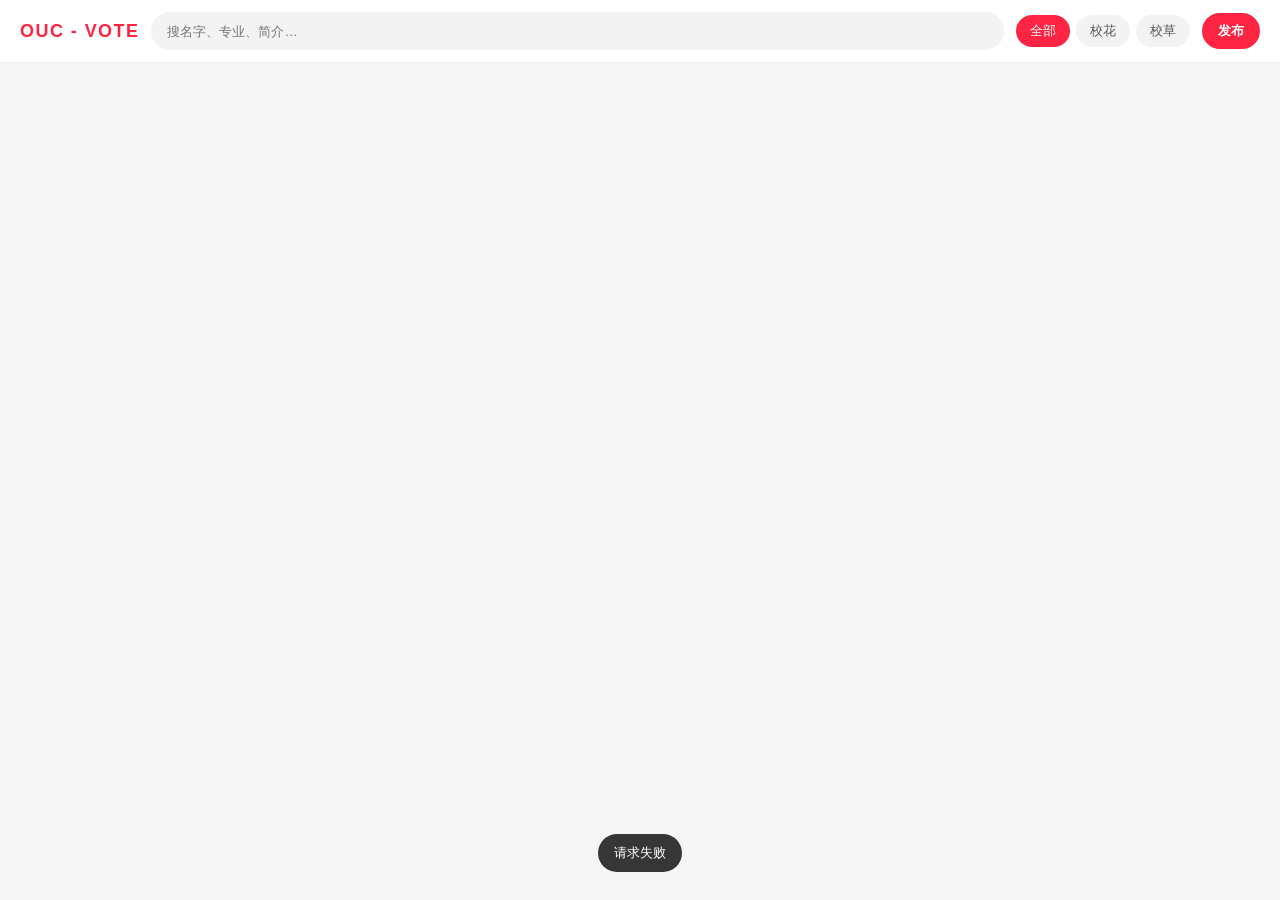
==== src/main/resources/static/index.html @ 7b060793 "评论和基本功能" ====
<!DOCTYPE html>
<html lang="zh-CN">
<head>
  <meta charset="UTF-8" />
  <meta name="viewport" content="width=device-width, initial-scale=1.0, viewport-fit=cover" />
  <title>OUC · 校花校草墙</title>
  <link rel="stylesheet" href="./css/app.css" />
</head>
<body>
  <header class="topbar">
    <a class="logo" href="#/">OUC - VOTE</a>
    <div class="search-wrap">
      <input id="searchInput" type="search" placeholder="搜名字、专业、简介…" autocomplete="off" />
    </div>
    <nav class="tabs" aria-label="筛选">
      <button class="tab is-active" data-sex="">全部</button>
      <button class="tab" data-sex="0">校花</button>
      <button class="tab" data-sex="1">校草</button>
    </nav>
    <button class="btn-publish" id="openPublish" type="button">发布</button>
  </header>

  <main class="page">
    <section id="feedView" class="feed-view">
      <div id="masonry" class="masonry"></div>
      <div id="feedEmpty" class="empty hidden">还没有人上墙，来发布第一张 snap 吧</div>
      <div id="feedSentinel" class="sentinel"></div>
      <p id="feedEnd" class="feed-end hidden">已经到底啦</p>
    </section>
  </main>

  <button class="fab" id="fabPublish" type="button" aria-label="发布">+</button>

  <div id="detailOverlay" class="overlay hidden" role="dialog" aria-modal="true">
    <button class="overlay-close" id="closeDetail" type="button" aria-label="关闭">×</button>
    <article class="detail-sheet">
      <div class="detail-media">
        <img id="detailImage" alt="" />
      </div>
      <div class="detail-side">
        <header class="detail-head">
          <div class="avatar" id="detailAvatar"></div>
          <div>
            <h2 id="detailName"></h2>
            <p class="meta" id="detailMeta"></p>
          </div>
          <span class="badge" id="detailBadge"></span>
        </header>
        <p class="detail-desc" id="detailDesc"></p>
        <div class="contact" id="detailContact"></div>
        <section class="comments">
          <h3>评论 <span id="commentCount">0</span></h3>
          <ul id="commentList" class="comment-list"></ul>
          <p id="commentEmpty" class="empty-mini hidden">还没有评论，来抢沙发</p>
        </section>
        <div id="replyBar" class="reply-bar hidden">
          <span id="replyHint">回复</span>
          <button type="button" id="cancelReply">取消</button>
        </div>
        <form id="commentForm" class="composer">
          <input id="commentNick" type="text" maxlength="20" placeholder="昵称" required />
          <input id="commentContent" type="text" maxlength="200" placeholder="说点好听的…" required />
          <button type="submit" id="commentSubmit">发送</button>
        </form>
      </div>
    </article>
  </div>

  <div id="publishOverlay" class="overlay hidden" role="dialog" aria-modal="true">
    <button class="overlay-close" id="closePublish" type="button" aria-label="关闭">×</button>
    <form id="publishForm" class="publish-sheet">
      <h2>上传校花 / 校草</h2>
      <label class="cover-picker">
        <input id="avatorInput" name="avator" type="file" accept="image/*" required />
        <img id="coverPreview" alt="" class="hidden" />
        <span id="coverHint">点击上传照片</span>
      </label>
      <div class="grid-2">
        <label>昵称<input name="name" maxlength="20" required placeholder="上墙显示的名字" /></label>
        <label>年龄<input name="age" type="number" min="16" max="40" required placeholder="18" /></label>
      </div>
      <div class="grid-2">
        <label>身份
          <select name="sex" required>
            <option value="0">校花</option>
            <option value="1">校草</option>
          </select>
        </label>
        <label>专业<input name="major" maxlength="30" required placeholder="例如 计算机" /></label>
      </div>
      <div class="grid-2">
        <label>QQ<input name="qq" maxlength="20" placeholder="选填" /></label>
        <label>微信<input name="wx" maxlength="40" placeholder="选填" /></label>
      </div>
      <label>简介<textarea name="desc" maxlength="300" placeholder="一句话介绍 TA"></textarea></label>
      <p id="publishError" class="form-error hidden"></p>
      <button class="btn-submit" type="submit">发布到校园墙</button>
    </form>
  </div>

  <div id="toast" class="toast hidden"></div>
  <script src="./js/oss-image-cache.js"></script>
  <script src="./js/api.js"></script>
  <script src="./js/app.js"></script>
</body>
</html>
---- src/main/resources/static/css/app.css ----
:root {
  --red: #ff2442;
  --red-soft: #fff1f3;
  --ink: #1f1f1f;
  --muted: #8a8a8a;
  --line: #f0f0f0;
  --bg: #f6f6f6;
  --card: #fff;
  --shadow: 0 10px 40px rgba(0, 0, 0, 0.12);
  --radius: 16px;
}

* { box-sizing: border-box; }
html, body { margin: 0; min-height: 100%; }
body {
  font-family: "PingFang SC", "Microsoft YaHei", "Noto Sans SC", sans-serif;
  color: var(--ink);
  background: var(--bg);
}

.hidden { display: none !important; }

.topbar {
  position: sticky;
  top: 0;
  z-index: 20;
  display: grid;
  grid-template-columns: auto 1fr auto auto;
  gap: 12px;
  align-items: center;
  padding: 12px 20px;
  background: rgba(255, 255, 255, 0.92);
  backdrop-filter: blur(16px);
  border-bottom: 1px solid var(--line);
}

.logo {
  font-weight: 800;
  letter-spacing: 0.08em;
  color: var(--red);
  text-decoration: none;
  font-size: 18px;
}

.search-wrap input {
  width: 100%;
  height: 38px;
  border: 0;
  border-radius: 999px;
  background: #f3f3f3;
  padding: 0 16px;
  outline: none;
}

.tabs { display: flex; gap: 6px; }
.tab {
  border: 0;
  background: #f3f3f3;
  height: 32px;
  padding: 0 14px;
  border-radius: 999px;
  cursor: pointer;
  color: #555;
}
.tab.is-active { background: var(--red); color: #fff; }

.btn-publish {
  height: 36px;
  padding: 0 16px;
  border: 0;
  border-radius: 999px;
  background: var(--red);
  color: #fff;
  cursor: pointer;
  font-weight: 600;
}

.page { max-width: 1280px; margin: 0 auto; padding: 16px 16px 80px; }

.masonry {
  column-count: 5;
  column-gap: 12px;
}

.card {
  break-inside: avoid;
  margin-bottom: 12px;
  background: var(--card);
  border-radius: var(--radius);
  overflow: hidden;
  cursor: pointer;
  box-shadow: 0 1px 8px rgba(0, 0, 0, 0.04);
}
.card img {
  width: 100%;
  display: block;
  background: #eee;
}
.card-body { padding: 10px 12px 12px; }
.card-desc {
  margin: 0 0 8px;
  font-size: 14px;
  line-height: 1.45;
  display: -webkit-box;
  -webkit-line-clamp: 2;
  -webkit-box-orient: vertical;
  overflow: hidden;
}
.card-foot {
  display: flex;
  align-items: center;
  gap: 8px;
  color: var(--muted);
  font-size: 12px;
}
.dot {
  width: 22px;
  height: 22px;
  border-radius: 50%;
  display: grid;
  place-items: center;
  color: #fff;
  font-size: 11px;
  background: linear-gradient(135deg, #ff8a9b, var(--red));
}

.empty, .feed-end, .empty-mini {
  text-align: center;
  color: var(--muted);
  padding: 40px 12px;
}
.empty-mini { padding: 12px; font-size: 13px; }
.sentinel { height: 1px; }

.fab {
  position: fixed;
  right: 22px;
  bottom: 22px;
  width: 56px;
  height: 56px;
  border: 0;
  border-radius: 50%;
  background: var(--red);
  color: #fff;
  font-size: 32px;
  line-height: 1;
  cursor: pointer;
  box-shadow: var(--shadow);
  display: none;
}

.overlay {
  position: fixed;
  inset: 0;
  z-index: 40;
  background: rgba(0, 0, 0, 0.55);
  display: grid;
  place-items: center;
  padding: 24px;
}
.overlay-close {
  position: absolute;
  top: 16px;
  right: 20px;
  width: 40px;
  height: 40px;
  border: 0;
  border-radius: 50%;
  background: rgba(255, 255, 255, 0.2);
  color: #fff;
  font-size: 28px;
  cursor: pointer;
}

.detail-sheet {
  width: min(1080px, 100%);
  height: min(86vh, 760px);
  background: #fff;
  border-radius: 20px;
  overflow: hidden;
  display: grid;
  grid-template-columns: 1.15fr 0.85fr;
  box-shadow: var(--shadow);
}
.detail-media {
  background: #111;
  display: grid;
  place-items: center;
}
.detail-media img {
  max-width: 100%;
  max-height: 100%;
  object-fit: contain;
}
.detail-side {
  display: flex;
  flex-direction: column;
  min-height: 0;
}
.detail-head {
  display: grid;
  grid-template-columns: auto 1fr auto;
  gap: 10px;
  align-items: center;
  padding: 18px 18px 8px;
}
.detail-head h2 { margin: 0; font-size: 18px; }
.meta { margin: 4px 0 0; color: var(--muted); font-size: 12px; }
.avatar {
  width: 40px;
  height: 40px;
  border-radius: 50%;
  background: linear-gradient(135deg, #ff8a9b, var(--red));
  color: #fff;
  display: grid;
  place-items: center;
  font-weight: 700;
}
.badge {
  background: var(--red-soft);
  color: var(--red);
  border-radius: 999px;
  padding: 4px 10px;
  font-size: 12px;
}
.detail-desc {
  margin: 0;
  padding: 8px 18px 12px;
  line-height: 1.65;
  font-size: 14px;
  white-space: pre-wrap;
}
.contact {
  padding: 0 18px 12px;
  color: #666;
  font-size: 13px;
}
.comments {
  flex: 1;
  min-height: 0;
  overflow: auto;
  border-top: 1px solid var(--line);
  padding: 12px 18px 8px;
}
.comments h3 { margin: 0 0 10px; font-size: 14px; }
.comment-list { list-style: none; margin: 0; padding: 0; }
.comment-item {
  padding: 10px 0;
  border-bottom: 1px solid #f5f5f5;
}
.comment-item:last-child { border-bottom: 0; }
.comment-main { display: grid; gap: 4px; }
.comment-item strong { font-size: 13px; }
.comment-item p { margin: 0; font-size: 13px; line-height: 1.5; word-break: break-word; }
.comment-meta {
  display: flex;
  align-items: center;
  gap: 12px;
  color: var(--muted);
  font-size: 11px;
}
.comment-meta button {
  border: 0;
  background: transparent;
  color: #666;
  cursor: pointer;
  padding: 0;
  font-size: 11px;
}
.comment-meta button:hover { color: var(--red); }
.child-list {
  list-style: none;
  margin: 8px 0 0;
  padding: 8px 10px;
  background: #f7f7f7;
  border-radius: 10px;
  display: grid;
  gap: 8px;
}
.child-item p { margin: 2px 0 0; font-size: 12px; }
.child-item strong { font-size: 12px; }
.reply-bar {
  display: flex;
  justify-content: space-between;
  align-items: center;
  padding: 8px 18px 0;
  color: #666;
  font-size: 12px;
  border-top: 1px solid var(--line);
}
.reply-bar button {
  border: 0;
  background: transparent;
  color: var(--red);
  cursor: pointer;
}

.composer {
  display: grid;
  grid-template-columns: 88px 1fr auto;
  gap: 8px;
  padding: 12px 18px 16px;
  border-top: 1px solid var(--line);
}
.reply-bar:not(.hidden) + .composer { border-top: 0; }
.composer input, .publish-sheet input, .publish-sheet select, .publish-sheet textarea {
  width: 100%;
  border: 1px solid #eee;
  border-radius: 10px;
  padding: 10px 12px;
  font: inherit;
  outline: none;
}
.composer button, .btn-submit {
  border: 0;
  background: var(--red);
  color: #fff;
  border-radius: 10px;
  padding: 0 16px;
  cursor: pointer;
  font-weight: 600;
}

.publish-sheet {
  width: min(520px, 100%);
  background: #fff;
  border-radius: 20px;
  padding: 22px;
  display: grid;
  gap: 12px;
}
.publish-sheet h2 { margin: 0; }
.cover-picker {
  height: 180px;
  border: 1px dashed #ddd;
  border-radius: 14px;
  display: grid;
  place-items: center;
  cursor: pointer;
  overflow: hidden;
  background: #fafafa;
  position: relative;
}
.cover-picker input { display: none; }
.cover-picker img { width: 100%; height: 100%; object-fit: cover; }
.grid-2 { display: grid; grid-template-columns: 1fr 1fr; gap: 10px; }
.publish-sheet label { display: grid; gap: 6px; font-size: 13px; color: #666; }
.form-error { color: var(--red); margin: 0; font-size: 13px; }
.btn-submit { height: 42px; }

.toast {
  position: fixed;
  left: 50%;
  bottom: 28px;
  transform: translateX(-50%);
  background: rgba(0, 0, 0, 0.78);
  color: #fff;
  padding: 10px 16px;
  border-radius: 999px;
  z-index: 60;
  font-size: 13px;
}

@media (max-width: 1200px) { .masonry { column-count: 4; } }
@media (max-width: 900px) {
  .masonry { column-count: 3; }
  .topbar { grid-template-columns: auto 1fr auto; }
  .btn-publish { display: none; }
  .fab { display: block; }
  .detail-sheet { grid-template-columns: 1fr; height: min(92vh, 900px); overflow: auto; }
  .detail-media { min-height: 280px; }
}
@media (max-width: 640px) {
  .masonry { column-count: 2; }
  .topbar { grid-template-columns: 1fr; }
  .logo { display: none; }
  .composer { grid-template-columns: 1fr; }
}
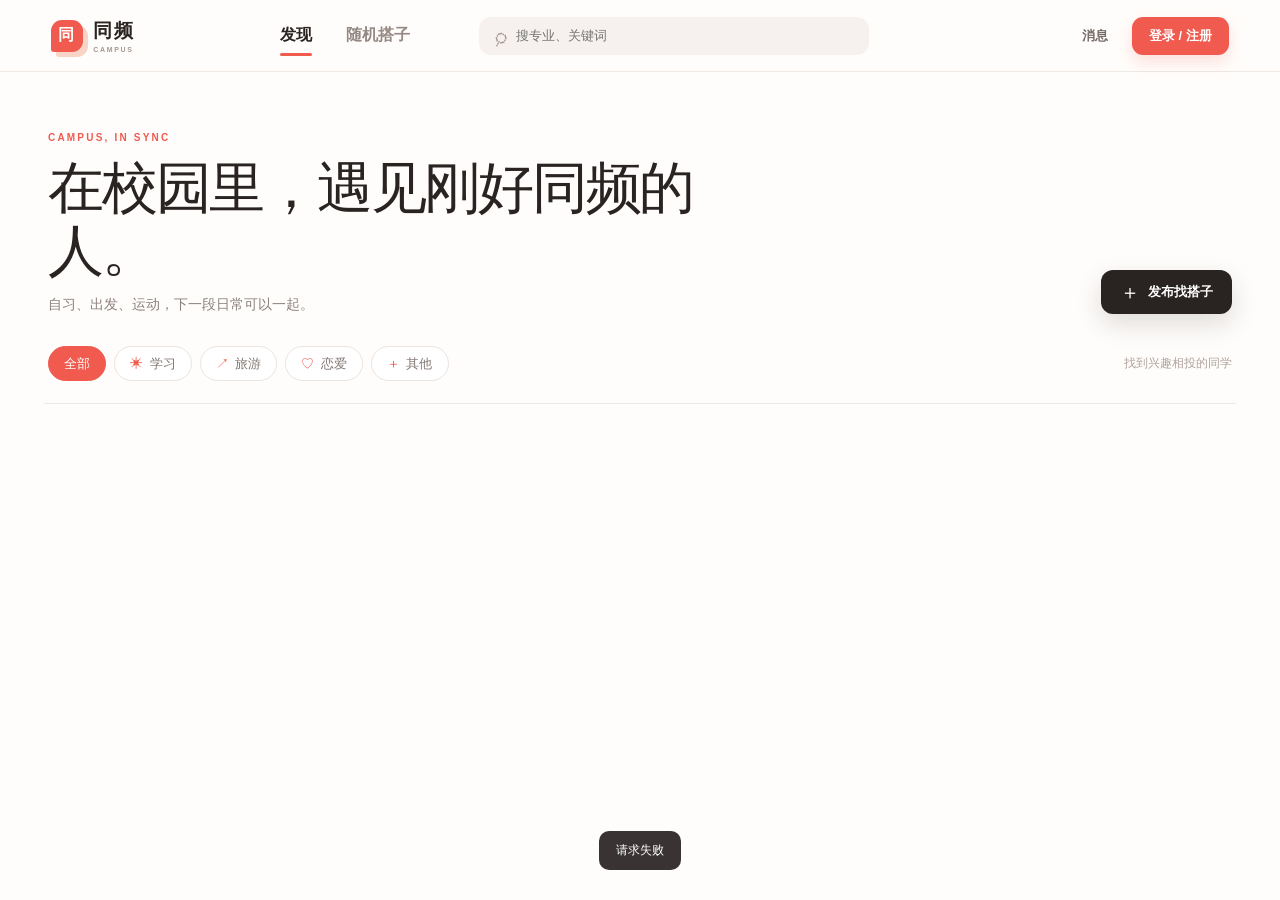
==== commit 043cfef2: "添加用户模块， 重构项目， 变成找搭子项目，添加私聊功能" ====
--- a/src/main/resources/static/index.html
+++ b/src/main/resources/static/index.html
@@ -1,106 +1,33 @@
 <!DOCTYPE html>
 <html lang="zh-CN">
 <head>
-  <meta charset="UTF-8" />
-  <meta name="viewport" content="width=device-width, initial-scale=1.0, viewport-fit=cover" />
-  <title>OUC · 校花校草墙</title>
-  <link rel="stylesheet" href="./css/app.css" />
+  <meta charset="UTF-8" /><meta name="viewport" content="width=device-width, initial-scale=1.0, viewport-fit=cover" /><meta name="theme-color" content="#fffaf8" />
+  <title>同频 Campus · 校内找搭子</title><link rel="stylesheet" href="./css/app.css" />
 </head>
 <body>
   <header class="topbar">
-    <a class="logo" href="#/">OUC - VOTE</a>
-    <div class="search-wrap">
-      <input id="searchInput" type="search" placeholder="搜名字、专业、简介…" autocomplete="off" />
-    </div>
-    <nav class="tabs" aria-label="筛选">
-      <button class="tab is-active" data-sex="">全部</button>
-      <button class="tab" data-sex="0">校花</button>
-      <button class="tab" data-sex="1">校草</button>
-    </nav>
-    <button class="btn-publish" id="openPublish" type="button">发布</button>
+    <a class="brand" href="#/feed" aria-label="同频首页"><span class="brand-mark">同</span><span>同频<span class="brand-en">CAMPUS</span></span></a>
+    <nav class="main-nav" aria-label="主导航"><button class="nav-link is-active" data-view="feed">发现</button><button class="nav-link" data-view="draw">随机搭子</button></nav>
+    <label class="search-box"><span aria-hidden="true">⌕</span><input id="searchInput" type="search" placeholder="搜专业、关键词" autocomplete="off" /></label>
+    <div class="top-actions"><button class="quiet-action" id="inboxButton" type="button" aria-label="消息">消息 <span class="inbox-dot hidden" id="inboxDot"></span></button><button class="login-button" id="loginButton" type="button">登录 / 注册</button><button class="user-chip hidden" id="userChip" type="button"><span class="mini-avatar" id="userAvatar">同</span><span id="userNameLabel">个人主页</span></button></div>
   </header>
-
-  <main class="page">
+  <main class="shell">
     <section id="feedView" class="feed-view">
-      <div id="masonry" class="masonry"></div>
-      <div id="feedEmpty" class="empty hidden">还没有人上墙，来发布第一张 snap 吧</div>
-      <div id="feedSentinel" class="sentinel"></div>
-      <p id="feedEnd" class="feed-end hidden">已经到底啦</p>
+      <div class="feed-intro"><div><p class="eyebrow">CAMPUS, IN SYNC</p><h1>在校园里，遇见刚好同频的人。</h1><p class="intro-copy">自习、出发、运动，下一段日常可以一起。</p></div><button id="openPublish" class="publish-button" type="button"><span>＋</span> 发布找搭子</button></div>
+      <div class="topic-row" role="group" aria-label="搭子类型"><button class="topic-chip is-active" data-type="">全部</button><button class="topic-chip" data-type="0"><span>✳</span> 学习</button><button class="topic-chip" data-type="1"><span>↗</span> 旅游</button><button class="topic-chip" data-type="2"><span>♡</span> 恋爱</button><button class="topic-chip" data-type="3"><span>＋</span> 其他</button><span class="topic-note">找到兴趣相投的同学</span></div>
+      <div id="masonry" class="masonry"></div><div id="feedEmpty" class="empty-state hidden"><div class="empty-icon">☁</div><h2>这里还很安静</h2><p>发一条搭子动态，让同频的人看见你。</p></div><div id="feedSentinel" class="sentinel"></div><p id="feedEnd" class="feed-end hidden">今天先逛到这里</p>
     </section>
+    <section id="drawView" class="draw-view hidden"><div class="draw-copy"><p class="eyebrow">A LITTLE SERENDIPITY</p><h1>让缘分，<br />从一次随机开始。</h1><p>正在寻找搭子的同学，等你来认识。</p><button id="drawButton" class="draw-button" type="button"><span class="draw-star">✦</span><span id="drawButtonLabel">抽一位搭子</span><span class="draw-arrow">→</span></button><div class="draw-footnote">每次抽取都会从当前公开的找搭子动态中随机匹配</div></div><div class="draw-stage" id="drawStage"><div class="orbit orbit-one"></div><div class="orbit orbit-two"></div><div class="draw-card" id="drawCard"><div class="draw-card-art" id="drawCardArt"><span class="draw-spark">✳</span></div><div class="draw-card-content"><span class="type-label" id="drawType">等你来抽取</span><h2 id="drawTitle">下一位同频的人</h2><p id="drawDesc">点一下按钮，看看今天会遇见谁。</p><div class="draw-person"><span class="avatar" id="drawAvatar">?</span><span><strong id="drawName">神秘同学</strong><small id="drawMajor">缘分正在路上</small></span><button id="drawChat" class="round-chat" type="button" title="发起聊天" disabled>↗</button></div></div></div><span class="float-note note-a">一起去做点喜欢的事</span><span class="float-note note-b">好巧，你也在找搭子</span></div></section>
+    <section id="profileView" class="profile-view hidden"><div class="profile-header"><div class="profile-avatar" id="profileAvatar">同</div><div class="profile-main"><div class="profile-name-row"><h1 id="profileName">个人主页</h1><button class="outline-button" id="editProfile" type="button">编辑资料</button></div><p id="profileMeta" class="profile-meta">填写专业，找到同频的人</p><p id="profileDescription" class="profile-description">还没有自我介绍</p><div class="profile-stats"><button id="showFollowing" type="button"><strong id="followingCount">0</strong>关注</button><button id="showFollowers" type="button"><strong id="followerCount">0</strong>粉丝</button></div></div></div><div class="profile-tabs"><button class="is-active" type="button">我的动态</button><button id="logoutButton" type="button">退出登录</button></div><div id="mySnaps" class="masonry profile-masonry"></div></section>
   </main>
-
-  <button class="fab" id="fabPublish" type="button" aria-label="发布">+</button>
-
-  <div id="detailOverlay" class="overlay hidden" role="dialog" aria-modal="true">
-    <button class="overlay-close" id="closeDetail" type="button" aria-label="关闭">×</button>
-    <article class="detail-sheet">
-      <div class="detail-media">
-        <img id="detailImage" alt="" />
-      </div>
-      <div class="detail-side">
-        <header class="detail-head">
-          <div class="avatar" id="detailAvatar"></div>
-          <div>
-            <h2 id="detailName"></h2>
-            <p class="meta" id="detailMeta"></p>
-          </div>
-          <span class="badge" id="detailBadge"></span>
-        </header>
-        <p class="detail-desc" id="detailDesc"></p>
-        <div class="contact" id="detailContact"></div>
-        <section class="comments">
-          <h3>评论 <span id="commentCount">0</span></h3>
-          <ul id="commentList" class="comment-list"></ul>
-          <p id="commentEmpty" class="empty-mini hidden">还没有评论，来抢沙发</p>
-        </section>
-        <div id="replyBar" class="reply-bar hidden">
-          <span id="replyHint">回复</span>
-          <button type="button" id="cancelReply">取消</button>
-        </div>
-        <form id="commentForm" class="composer">
-          <input id="commentNick" type="text" maxlength="20" placeholder="昵称" required />
-          <input id="commentContent" type="text" maxlength="200" placeholder="说点好听的…" required />
-          <button type="submit" id="commentSubmit">发送</button>
-        </form>
-      </div>
-    </article>
-  </div>
-
-  <div id="publishOverlay" class="overlay hidden" role="dialog" aria-modal="true">
-    <button class="overlay-close" id="closePublish" type="button" aria-label="关闭">×</button>
-    <form id="publishForm" class="publish-sheet">
-      <h2>上传校花 / 校草</h2>
-      <label class="cover-picker">
-        <input id="avatorInput" name="avator" type="file" accept="image/*" required />
-        <img id="coverPreview" alt="" class="hidden" />
-        <span id="coverHint">点击上传照片</span>
-      </label>
-      <div class="grid-2">
-        <label>昵称<input name="name" maxlength="20" required placeholder="上墙显示的名字" /></label>
-        <label>年龄<input name="age" type="number" min="16" max="40" required placeholder="18" /></label>
-      </div>
-      <div class="grid-2">
-        <label>身份
-          <select name="sex" required>
-            <option value="0">校花</option>
-            <option value="1">校草</option>
-          </select>
-        </label>
-        <label>专业<input name="major" maxlength="30" required placeholder="例如 计算机" /></label>
-      </div>
-      <div class="grid-2">
-        <label>QQ<input name="qq" maxlength="20" placeholder="选填" /></label>
-        <label>微信<input name="wx" maxlength="40" placeholder="选填" /></label>
-      </div>
-      <label>简介<textarea name="desc" maxlength="300" placeholder="一句话介绍 TA"></textarea></label>
-      <p id="publishError" class="form-error hidden"></p>
-      <button class="btn-submit" type="submit">发布到校园墙</button>
-    </form>
-  </div>
-
-  <div id="toast" class="toast hidden"></div>
-  <script src="./js/oss-image-cache.js"></script>
-  <script src="./js/api.js"></script>
-  <script src="./js/app.js"></script>
+  <nav class="mobile-nav" aria-label="底部导航"><button class="is-active" data-view="feed"><span>⌂</span>发现</button><button data-view="draw"><span>✧</span>随机搭子</button><button id="mobilePublish"><span>＋</span>发布</button><button id="mobileProfile"><span>◉</span>我的</button></nav>
+  <div id="detailOverlay" class="overlay hidden" role="dialog" aria-modal="true"><button class="overlay-close" id="closeDetail" type="button" aria-label="关闭">×</button><article class="detail-sheet"><div class="detail-photo" id="detailPhoto"><img id="detailImage" alt="搭子动态" /></div><div class="detail-panel"><div class="detail-user"><button class="author-button" id="detailAuthor" type="button"><span class="avatar" id="detailAvatar">同</span><span><strong id="detailName">同学</strong><small id="detailMeta"></small></span></button><button class="follow-button" id="followButton" type="button">＋ 关注</button></div><span class="type-label" id="detailType"></span><p class="detail-desc" id="detailDesc"></p><div class="detail-cta"><button class="message-button" id="detailChat" type="button">↗ 和 TA 聊聊</button><span>从一次招呼开始</span></div><section class="detail-comments"><h3>一起聊聊</h3><ul id="commentList" class="comment-list"></ul><p id="commentEmpty" class="empty-mini">来做第一个打招呼的人吧</p></section><form id="commentForm" class="comment-composer"><input id="commentNick" type="text" maxlength="20" placeholder="你的昵称" /><input id="commentContent" type="text" maxlength="200" placeholder="留个友好的评论…" required /><button type="submit">发送</button></form></div></article></div>
+  <div id="publishOverlay" class="overlay hidden" role="dialog" aria-modal="true"><button class="overlay-close" id="closePublish" type="button" aria-label="关闭">×</button><form id="publishForm" class="form-sheet"><p class="eyebrow">MAKE A PLAN</p><h2>发布一条找搭子</h2><p class="form-intro">把想做的事写下来，遇见愿意同行的人。</p><label class="cover-picker"><input id="avatarInput" name="avatar" type="file" accept="image/*" /><img id="coverPreview" alt="图片预览" class="hidden" /><span id="coverHint"><b>＋</b> 添加一张照片 <small>选填，图片不超过 4MB</small></span></label><div class="post-type-field"><div class="post-type-heading"><span>搭子类型</span><small>选择你这次想一起做的事</small></div><input id="postType" name="type" type="hidden" value="0" /><div class="post-type-grid" role="group" aria-label="选择搭子类型"><button class="post-type-option is-selected" type="button" data-post-type="0" aria-pressed="true"><span class="post-type-icon study">✳</span><span class="post-type-copy"><strong>学习</strong><small>图书馆一起充电</small></span><span class="post-type-check">✓</span></button><button class="post-type-option" type="button" data-post-type="1" aria-pressed="false"><span class="post-type-icon travel">↗</span><span class="post-type-copy"><strong>旅游</strong><small>周末出发去看看</small></span><span class="post-type-check">✓</span></button><button class="post-type-option" type="button" data-post-type="2" aria-pressed="false"><span class="post-type-icon romance">♡</span><span class="post-type-copy"><strong>恋爱</strong><small>认识一个心动的人</small></span><span class="post-type-check">✓</span></button><button class="post-type-option" type="button" data-post-type="3" aria-pressed="false"><span class="post-type-icon other">＋</span><span class="post-type-copy"><strong>其他</strong><small>运动、吃饭或随便逛逛</small></span><span class="post-type-check">✓</span></button></div></div><label>你想找什么样的搭子？<textarea name="desc" maxlength="500" required placeholder="比如：周三晚图书馆复习，想找一位认真但不内卷的同学…"></textarea></label><small class="char-count"><span id="descCount">0</span> / 500</small><p id="publishError" class="form-error hidden"></p><button class="form-submit" type="submit">发布到广场 <span>→</span></button></form></div>
+  <div id="profileEditOverlay" class="overlay hidden" role="dialog" aria-modal="true"><button class="overlay-close" id="closeProfileEdit" type="button" aria-label="关闭">×</button><form id="profileEditForm" class="form-sheet profile-edit-sheet"><p class="eyebrow">YOUR PROFILE</p><h2>编辑个人资料</h2><p class="form-intro">让同校的同学更了解你，也更容易找到同频的人。</p><label>昵称<input name="name" type="text" maxlength="64" required placeholder="怎么称呼你" /></label><label>自我介绍<textarea name="description" maxlength="500" placeholder="介绍一下你自己，兴趣、日常或正在寻找的搭子…"></textarea><small class="char-count"><span id="profileDescriptionCount">0</span> / 500</small></label><label>专业<input name="major" type="text" maxlength="128" placeholder="例如：计算机科学与技术" /></label><label>性别<select name="sex"><option value="-1">未设置</option><option value="0">男</option><option value="1">女</option></select></label><p id="profileEditError" class="form-error hidden"></p><button class="form-submit" type="submit">保存资料 <span>✓</span></button></form></div>
+  <div id="authOverlay" class="overlay hidden" role="dialog" aria-modal="true"><button class="overlay-close" id="closeAuth" type="button" aria-label="关闭">×</button><section class="auth-sheet"><div class="auth-visual"><span class="auth-mark">同频</span><p>校园很大，<br />幸好我们同频。</p><span class="auth-caption">MAKE FRIENDS, MAKE PLANS</span></div><div class="auth-content"><div class="auth-tabs"><button class="is-active" data-auth="login" type="button">登录</button><button data-auth="register" type="button">注册</button></div><h2 id="authTitle">欢迎回来</h2><p class="auth-subtitle">和同校的你，一起开始新的计划。</p><form id="authForm"><label>账号<input name="loginName" type="text" autocomplete="username" required placeholder="手机号 / 邮箱 / 自定义账号" /></label><label>密码<input name="password" type="password" autocomplete="current-password" required minlength="6" placeholder="至少 6 位" /></label><div id="registerFields" class="hidden"><label>昵称<input name="name" type="text" maxlength="32" placeholder="怎么称呼你" /></label><label>专业<input name="major" type="text" maxlength="128" placeholder="例如：计算机科学与技术" /></label></div><div class="captcha-row"><label>图形验证码<input name="captchaCode" type="text" maxlength="4" required placeholder="输入图片中的字符" /></label><button id="captchaRefresh" class="captcha-image" type="button" title="点击刷新验证码"><img id="captchaImage" alt="点击刷新验证码" /><span id="captchaPlaceholder">加载验证码</span></button></div><p id="authError" class="form-error hidden"></p><button class="form-submit" type="submit" id="authSubmit">登录 <span>→</span></button></form><div class="auth-divider"><span>也可以</span></div><button id="wechatLogin" class="wechat-button" type="button"><span>◉</span> 微信一键登录</button><p class="wechat-hint">微信授权需在微信开放平台配置应用密钥</p></div></section></div>
+  <div id="inboxOverlay" class="overlay hidden" role="dialog" aria-modal="true"><button class="overlay-close" id="closeInbox" type="button" aria-label="关闭">×</button><section class="inbox-sheet"><div class="inbox-heading"><div><p class="eyebrow">YOUR MESSAGES</p><h2>收信箱</h2></div><span>和同频的人继续聊聊</span></div><div id="inboxList" class="inbox-list"></div><p id="inboxEmpty" class="empty-mini hidden">还没有聊天，去动态里认识新同学吧</p></section></div>
+  <div id="chatOverlay" class="overlay hidden" role="dialog" aria-modal="true"><button class="overlay-close" id="closeChat" type="button" aria-label="关闭">×</button><section class="chat-sheet"><header class="chat-header"><button class="avatar chat-peer-button" id="chatAvatar" type="button" aria-label="打开对方主页">同</button><div><h2 id="chatName">聊天</h2><p>发个友好的招呼吧</p></div></header><div id="chatMessages" class="chat-messages"></div><form id="chatForm" class="chat-composer"><input id="chatInput" type="text" maxlength="1000" placeholder="输入消息…" required /><button type="submit">发送</button></form></section></div>
+  <div id="listOverlay" class="overlay hidden" role="dialog" aria-modal="true"><button class="overlay-close" id="closeList" type="button" aria-label="关闭">×</button><section class="list-sheet"><h2 id="listTitle">关注</h2><div id="userList" class="user-list"></div></section></div>
+  <div id="toast" class="toast hidden"></div><script src="./js/oss-image-cache.js?v=20261013-2"></script><script src="./js/api.js?v=20261013-3"></script><script src="./js/app.js?v=20261013-5"></script>
 </body>
 </html>
--- a/src/main/resources/static/css/app.css
+++ b/src/main/resources/static/css/app.css
@@ -1,378 +1,69 @@
 :root {
-  --red: #ff2442;
-  --red-soft: #fff1f3;
-  --ink: #1f1f1f;
-  --muted: #8a8a8a;
-  --line: #f0f0f0;
-  --bg: #f6f6f6;
-  --card: #fff;
-  --shadow: 0 10px 40px rgba(0, 0, 0, 0.12);
-  --radius: 16px;
+  --coral: #f05a4f; --coral-dark: #c9433d; --coral-soft: #fff0ec; --ink: #292322; --muted: #8c817d;
+  --line: #eee8e4; --paper: #fffdfb; --cream: #fff8f3; --mint: #dff1e8; --yellow: #fff0b8;
+  --shadow: 0 18px 60px rgba(93, 52, 37, .12); --radius: 18px;
 }
-
 * { box-sizing: border-box; }
-html, body { margin: 0; min-height: 100%; }
-body {
-  font-family: "PingFang SC", "Microsoft YaHei", "Noto Sans SC", sans-serif;
-  color: var(--ink);
-  background: var(--bg);
-}
-
+html { scroll-behavior: smooth; }
+body { margin: 0; min-height: 100vh; color: var(--ink); background: var(--paper); font-family: "PingFang SC", "Microsoft YaHei", sans-serif; }
+button, input, textarea, select { font: inherit; }
+button { cursor: pointer; }
 .hidden { display: none !important; }
-
-.topbar {
-  position: sticky;
-  top: 0;
-  z-index: 20;
-  display: grid;
-  grid-template-columns: auto 1fr auto auto;
-  gap: 12px;
-  align-items: center;
-  padding: 12px 20px;
-  background: rgba(255, 255, 255, 0.92);
-  backdrop-filter: blur(16px);
-  border-bottom: 1px solid var(--line);
-}
-
-.logo {
-  font-weight: 800;
-  letter-spacing: 0.08em;
-  color: var(--red);
-  text-decoration: none;
-  font-size: 18px;
-}
-
-.search-wrap input {
-  width: 100%;
-  height: 38px;
-  border: 0;
-  border-radius: 999px;
-  background: #f3f3f3;
-  padding: 0 16px;
-  outline: none;
-}
-
-.tabs { display: flex; gap: 6px; }
-.tab {
-  border: 0;
-  background: #f3f3f3;
-  height: 32px;
-  padding: 0 14px;
-  border-radius: 999px;
-  cursor: pointer;
-  color: #555;
-}
-.tab.is-active { background: var(--red); color: #fff; }
-
-.btn-publish {
-  height: 36px;
-  padding: 0 16px;
-  border: 0;
-  border-radius: 999px;
-  background: var(--red);
-  color: #fff;
-  cursor: pointer;
-  font-weight: 600;
-}
-
-.page { max-width: 1280px; margin: 0 auto; padding: 16px 16px 80px; }
-
-.masonry {
-  column-count: 5;
-  column-gap: 12px;
-}
-
-.card {
-  break-inside: avoid;
-  margin-bottom: 12px;
-  background: var(--card);
-  border-radius: var(--radius);
-  overflow: hidden;
-  cursor: pointer;
-  box-shadow: 0 1px 8px rgba(0, 0, 0, 0.04);
-}
-.card img {
-  width: 100%;
-  display: block;
-  background: #eee;
-}
-.card-body { padding: 10px 12px 12px; }
-.card-desc {
-  margin: 0 0 8px;
-  font-size: 14px;
-  line-height: 1.45;
-  display: -webkit-box;
-  -webkit-line-clamp: 2;
-  -webkit-box-orient: vertical;
-  overflow: hidden;
-}
-.card-foot {
-  display: flex;
-  align-items: center;
-  gap: 8px;
-  color: var(--muted);
-  font-size: 12px;
-}
-.dot {
-  width: 22px;
-  height: 22px;
-  border-radius: 50%;
-  display: grid;
-  place-items: center;
-  color: #fff;
-  font-size: 11px;
-  background: linear-gradient(135deg, #ff8a9b, var(--red));
-}
-
-.empty, .feed-end, .empty-mini {
-  text-align: center;
-  color: var(--muted);
-  padding: 40px 12px;
-}
-.empty-mini { padding: 12px; font-size: 13px; }
-.sentinel { height: 1px; }
-
-.fab {
-  position: fixed;
-  right: 22px;
-  bottom: 22px;
-  width: 56px;
-  height: 56px;
-  border: 0;
-  border-radius: 50%;
-  background: var(--red);
-  color: #fff;
-  font-size: 32px;
-  line-height: 1;
-  cursor: pointer;
-  box-shadow: var(--shadow);
-  display: none;
-}
-
-.overlay {
-  position: fixed;
-  inset: 0;
-  z-index: 40;
-  background: rgba(0, 0, 0, 0.55);
-  display: grid;
-  place-items: center;
-  padding: 24px;
-}
-.overlay-close {
-  position: absolute;
-  top: 16px;
-  right: 20px;
-  width: 40px;
-  height: 40px;
-  border: 0;
-  border-radius: 50%;
-  background: rgba(255, 255, 255, 0.2);
-  color: #fff;
-  font-size: 28px;
-  cursor: pointer;
-}
-
-.detail-sheet {
-  width: min(1080px, 100%);
-  height: min(86vh, 760px);
-  background: #fff;
-  border-radius: 20px;
-  overflow: hidden;
-  display: grid;
-  grid-template-columns: 1.15fr 0.85fr;
-  box-shadow: var(--shadow);
-}
-.detail-media {
-  background: #111;
-  display: grid;
-  place-items: center;
-}
-.detail-media img {
-  max-width: 100%;
-  max-height: 100%;
-  object-fit: contain;
-}
-.detail-side {
-  display: flex;
-  flex-direction: column;
-  min-height: 0;
-}
-.detail-head {
-  display: grid;
-  grid-template-columns: auto 1fr auto;
-  gap: 10px;
-  align-items: center;
-  padding: 18px 18px 8px;
-}
-.detail-head h2 { margin: 0; font-size: 18px; }
-.meta { margin: 4px 0 0; color: var(--muted); font-size: 12px; }
-.avatar {
-  width: 40px;
-  height: 40px;
-  border-radius: 50%;
-  background: linear-gradient(135deg, #ff8a9b, var(--red));
-  color: #fff;
-  display: grid;
-  place-items: center;
-  font-weight: 700;
-}
-.badge {
-  background: var(--red-soft);
-  color: var(--red);
-  border-radius: 999px;
-  padding: 4px 10px;
-  font-size: 12px;
-}
-.detail-desc {
-  margin: 0;
-  padding: 8px 18px 12px;
-  line-height: 1.65;
-  font-size: 14px;
-  white-space: pre-wrap;
-}
-.contact {
-  padding: 0 18px 12px;
-  color: #666;
-  font-size: 13px;
-}
-.comments {
-  flex: 1;
-  min-height: 0;
-  overflow: auto;
-  border-top: 1px solid var(--line);
-  padding: 12px 18px 8px;
-}
-.comments h3 { margin: 0 0 10px; font-size: 14px; }
-.comment-list { list-style: none; margin: 0; padding: 0; }
-.comment-item {
-  padding: 10px 0;
-  border-bottom: 1px solid #f5f5f5;
-}
-.comment-item:last-child { border-bottom: 0; }
-.comment-main { display: grid; gap: 4px; }
-.comment-item strong { font-size: 13px; }
-.comment-item p { margin: 0; font-size: 13px; line-height: 1.5; word-break: break-word; }
-.comment-meta {
-  display: flex;
-  align-items: center;
-  gap: 12px;
-  color: var(--muted);
-  font-size: 11px;
-}
-.comment-meta button {
-  border: 0;
-  background: transparent;
-  color: #666;
-  cursor: pointer;
-  padding: 0;
-  font-size: 11px;
-}
-.comment-meta button:hover { color: var(--red); }
-.child-list {
-  list-style: none;
-  margin: 8px 0 0;
-  padding: 8px 10px;
-  background: #f7f7f7;
-  border-radius: 10px;
-  display: grid;
-  gap: 8px;
-}
-.child-item p { margin: 2px 0 0; font-size: 12px; }
-.child-item strong { font-size: 12px; }
-.reply-bar {
-  display: flex;
-  justify-content: space-between;
-  align-items: center;
-  padding: 8px 18px 0;
-  color: #666;
-  font-size: 12px;
-  border-top: 1px solid var(--line);
-}
-.reply-bar button {
-  border: 0;
-  background: transparent;
-  color: var(--red);
-  cursor: pointer;
-}
-
-.composer {
-  display: grid;
-  grid-template-columns: 88px 1fr auto;
-  gap: 8px;
-  padding: 12px 18px 16px;
-  border-top: 1px solid var(--line);
-}
-.reply-bar:not(.hidden) + .composer { border-top: 0; }
-.composer input, .publish-sheet input, .publish-sheet select, .publish-sheet textarea {
-  width: 100%;
-  border: 1px solid #eee;
-  border-radius: 10px;
-  padding: 10px 12px;
-  font: inherit;
-  outline: none;
-}
-.composer button, .btn-submit {
-  border: 0;
-  background: var(--red);
-  color: #fff;
-  border-radius: 10px;
-  padding: 0 16px;
-  cursor: pointer;
-  font-weight: 600;
-}
-
-.publish-sheet {
-  width: min(520px, 100%);
-  background: #fff;
-  border-radius: 20px;
-  padding: 22px;
-  display: grid;
-  gap: 12px;
-}
-.publish-sheet h2 { margin: 0; }
-.cover-picker {
-  height: 180px;
-  border: 1px dashed #ddd;
-  border-radius: 14px;
-  display: grid;
-  place-items: center;
-  cursor: pointer;
-  overflow: hidden;
-  background: #fafafa;
-  position: relative;
-}
-.cover-picker input { display: none; }
-.cover-picker img { width: 100%; height: 100%; object-fit: cover; }
-.grid-2 { display: grid; grid-template-columns: 1fr 1fr; gap: 10px; }
-.publish-sheet label { display: grid; gap: 6px; font-size: 13px; color: #666; }
-.form-error { color: var(--red); margin: 0; font-size: 13px; }
-.btn-submit { height: 42px; }
-
-.toast {
-  position: fixed;
-  left: 50%;
-  bottom: 28px;
-  transform: translateX(-50%);
-  background: rgba(0, 0, 0, 0.78);
-  color: #fff;
-  padding: 10px 16px;
-  border-radius: 999px;
-  z-index: 60;
-  font-size: 13px;
-}
-
-@media (max-width: 1200px) { .masonry { column-count: 4; } }
-@media (max-width: 900px) {
-  .masonry { column-count: 3; }
-  .topbar { grid-template-columns: auto 1fr auto; }
-  .btn-publish { display: none; }
-  .fab { display: block; }
-  .detail-sheet { grid-template-columns: 1fr; height: min(92vh, 900px); overflow: auto; }
-  .detail-media { min-height: 280px; }
-}
-@media (max-width: 640px) {
-  .masonry { column-count: 2; }
-  .topbar { grid-template-columns: 1fr; }
-  .logo { display: none; }
-  .composer { grid-template-columns: 1fr; }
-}
+.topbar { position: sticky; top: 0; z-index: 30; display: grid; grid-template-columns: 190px 190px minmax(220px, 390px) 1fr; align-items: center; gap: 24px; height: 72px; padding: 0 clamp(18px, 4vw, 64px); background: rgba(255,253,251,.9); backdrop-filter: blur(18px); border-bottom: 1px solid rgba(236,228,222,.8); }
+.brand { display: inline-flex; align-items: center; gap: 10px; color: var(--ink); font-size: 19px; font-weight: 800; letter-spacing: .08em; text-decoration: none; }
+.brand-mark { display: grid; place-items: center; width: 32px; height: 32px; border-radius: 11px 11px 11px 3px; color: #fff; background: var(--coral); box-shadow: 5px 5px 0 #f8d4c7; font-size: 16px; }
+.brand-en { display: block; margin-top: 2px; color: #a49791; font-size: 7px; letter-spacing: .24em; font-weight: 600; }
+.main-nav { display: flex; gap: 4px; }
+.nav-link { position: relative; border: 0; padding: 11px 15px; color: #958984; background: transparent; font-weight: 650; }
+.nav-link.is-active { color: var(--ink); }
+.nav-link.is-active::after { position: absolute; right: 15px; bottom: 1px; left: 15px; height: 3px; border-radius: 9px; background: var(--coral); content: ""; }
+.search-box { display: flex; align-items: center; gap: 8px; height: 38px; padding: 0 14px; color: #a69a95; background: #f6f1ee; border: 1px solid transparent; border-radius: 12px; transition: .2s; }
+.search-box:focus-within { border-color: #f4c4b7; background: #fff; box-shadow: 0 5px 18px rgba(240,90,79,.08); }
+.search-box span { font-size: 24px; line-height: 0; transform: rotate(-15deg); }
+.search-box input { width: 100%; border: 0; outline: 0; color: var(--ink); background: transparent; font-size: 13px; }
+.top-actions { display: flex; align-items: center; justify-content: flex-end; gap: 18px; }
+.quiet-action, .login-button, .user-chip { border: 0; color: #756b68; background: transparent; font-size: 13px; font-weight: 650; }
+.login-button { padding: 10px 17px; color: #fff; background: var(--coral); border-radius: 11px; box-shadow: 0 7px 15px rgba(240,90,79,.18); }
+.user-chip { display: flex; align-items: center; gap: 8px; padding: 5px 10px 5px 5px; color: var(--ink); background: #f7f0ec; border-radius: 20px; }
+.mini-avatar, .avatar { display: grid; place-items: center; flex: 0 0 auto; border-radius: 50%; color: #fff; background: #e98c72; font-weight: 800; }
+.mini-avatar { width: 28px; height: 28px; font-size: 12px; }
+.inbox-dot { display: inline-block; width: 6px; height: 6px; margin-left: 3px; border-radius: 50%; background: var(--coral); vertical-align: top; }
+.shell { width: min(1240px, 100%); margin: 0 auto; padding: 0 24px 90px; }
+.feed-intro { display: flex; align-items: flex-end; justify-content: space-between; gap: 20px; padding: 60px 4px 32px; }
+.eyebrow { margin: 0 0 14px; color: var(--coral); font-size: 10px; font-weight: 800; letter-spacing: .22em; }
+h1, h2, h3, p { margin-top: 0; }
+.feed-intro h1 { max-width: 650px; margin: 0; font-family: Georgia, "Songti SC", serif; font-size: clamp(32px, 4.4vw, 56px); font-weight: 500; letter-spacing: -.04em; line-height: 1.12; }
+.intro-copy { margin: 14px 0 0; color: var(--muted); font-size: 14px; }
+.publish-button { display: inline-flex; align-items: center; gap: 8px; padding: 13px 19px; border: 0; border-radius: 12px; color: #fff; background: var(--ink); font-size: 13px; font-weight: 700; box-shadow: 0 10px 26px rgba(41,35,34,.15); transition: transform .2s, background .2s; }
+.publish-button span { font-size: 20px; font-weight: 300; line-height: 0; }.publish-button:hover { transform: translateY(-2px); background: var(--coral); }
+.topic-row { display: flex; align-items: center; flex-wrap: wrap; gap: 8px; padding: 0 4px 22px; border-bottom: 1px solid var(--line); }
+.topic-chip { height: 35px; padding: 0 15px; border: 1px solid #ece4df; border-radius: 20px; color: #827773; background: #fff; font-size: 13px; transition: .2s; }.topic-chip span { margin-right: 3px; color: var(--coral); }.topic-chip:hover, .topic-chip.is-active { border-color: var(--coral); color: #fff; background: var(--coral); }.topic-chip.is-active span { color: #fff; }
+.topic-note { margin-left: auto; color: #b0a39d; font-size: 12px; }
+.masonry { column-count: 4; column-gap: 16px; padding-top: 24px; }.snap-card { position: relative; break-inside: avoid; overflow: hidden; margin: 0 0 16px; border: 1px solid #f0eae6; border-radius: var(--radius); background: #fff; box-shadow: 0 5px 20px rgba(69,38,26,.04); cursor: pointer; transform: translateZ(0); transition: transform .25s, box-shadow .25s; animation: cardIn .45s both; }.snap-card:hover { transform: translateY(-5px); box-shadow: var(--shadow); }
+@keyframes cardIn { from { opacity: 0; transform: translateY(16px); } to { opacity: 1; transform: translateY(0); } }
+.snap-cover { position: relative; overflow: hidden; min-height: 135px; background: #fae7df; }.snap-cover img { display: block; width: 100%; max-height: 360px; object-fit: cover; }.snap-cover.no-image { display: grid; place-items: center; min-height: 180px; padding: 30px; color: rgba(113,71,58,.7); background: #fae3d7; }.snap-cover.no-image::before { width: 58px; height: 58px; border: 1px solid rgba(126,75,57,.35); border-radius: 50%; content: "✦"; display: grid; place-items: center; font-size: 27px; }.snap-cover.no-image img { display: none; }
+.snap-type { position: absolute; top: 12px; left: 12px; padding: 5px 9px; border-radius: 7px; color: #7c4b3c; background: rgba(255,250,246,.86); font-size: 11px; font-weight: 700; backdrop-filter: blur(5px); }.snap-body { padding: 14px 15px 15px; }.snap-desc { margin: 0 0 14px; font-size: 14px; line-height: 1.58; white-space: pre-wrap; }.snap-author { display: flex; align-items: center; gap: 8px; color: #756b68; font-size: 12px; }.snap-author .avatar { width: 25px; height: 25px; font-size: 10px; }.snap-author strong { color: var(--ink); font-weight: 700; }.snap-major { display: block; margin-top: 2px; color: #a39792; font-size: 10px; }
+.empty-state { padding: 90px 20px; color: var(--muted); text-align: center; }.empty-icon { display: grid; place-items: center; width: 64px; height: 64px; margin: 0 auto 18px; border-radius: 21px; color: #db8977; background: var(--coral-soft); font-size: 28px; }.empty-state h2 { margin-bottom: 7px; color: var(--ink); font-family: Georgia, serif; font-size: 26px; font-weight: 500; }.empty-state p { font-size: 13px; }.sentinel { height: 1px; }.feed-end { padding: 28px; color: #b6aaa4; text-align: center; font-size: 12px; }
+.draw-view { display: grid; grid-template-columns: .78fr 1.22fr; align-items: center; gap: clamp(30px, 7vw, 90px); min-height: calc(100vh - 150px); padding: 38px 4px; }.draw-copy h1 { margin: 0 0 21px; font-family: Georgia, serif; font-size: clamp(42px, 6vw, 76px); font-weight: 500; line-height: 1.04; letter-spacing: -.06em; }.draw-copy > p:not(.eyebrow) { max-width: 310px; color: var(--muted); font-size: 14px; line-height: 1.7; }.draw-button { display: flex; align-items: center; justify-content: space-between; width: min(100%, 290px); height: 59px; margin-top: 31px; padding: 0 17px; border: 0; border-radius: 15px; color: #fff; background: var(--coral); box-shadow: 0 15px 28px rgba(240,90,79,.22); font-size: 14px; font-weight: 800; transition: .22s; }.draw-button:hover { background: var(--ink); transform: translateY(-3px); }.draw-button:disabled { opacity: .7; cursor: wait; }.draw-star { font-size: 19px; }.draw-arrow { font-size: 21px; font-weight: 400; }.draw-footnote { max-width: 280px; margin-top: 16px; color: #b3a7a1; font-size: 11px; line-height: 1.5; }
+.draw-stage { position: relative; display: grid; place-items: center; min-height: 570px; }.orbit { position: absolute; border: 1px solid #f2dad0; border-radius: 50%; animation: spin 18s linear infinite; }.orbit::after { position: absolute; width: 9px; height: 9px; border-radius: 50%; background: var(--coral); box-shadow: 0 0 0 6px rgba(240,90,79,.1); content: ""; }.orbit-one { width: min(54vw, 470px); height: min(54vw, 470px); }.orbit-one::after { top: 22%; right: -4px; }.orbit-two { width: min(42vw, 355px); height: min(42vw, 355px); border-color: #f4e5b3; animation-direction: reverse; animation-duration: 24s; }.orbit-two::after { bottom: 12%; left: -4px; background: #e7bc3d; }.draw-card { position: relative; z-index: 2; width: min(365px, 78vw); overflow: hidden; border-radius: 24px; background: #fff; box-shadow: 0 30px 70px rgba(93,52,37,.16); animation: float 4.5s ease-in-out infinite; }.draw-card-art { display: grid; place-items: center; height: 210px; color: #d37b65; background: #f8dfd3; font-size: 52px; }.draw-card-art.ready { background: #dcefe8; color: #579c84; }.draw-card-content { padding: 20px 22px 22px; }.type-label { display: inline-block; padding: 5px 9px; border-radius: 6px; color: #a25d4c; background: var(--coral-soft); font-size: 10px; font-weight: 800; }.draw-card h2 { margin: 13px 0 8px; font-family: Georgia, serif; font-size: 26px; font-weight: 500; }.draw-card-content > p { min-height: 43px; margin-bottom: 18px; color: var(--muted); font-size: 13px; line-height: 1.6; }.draw-person { display: flex; align-items: center; gap: 10px; padding-top: 14px; border-top: 1px solid var(--line); }.draw-person .avatar { width: 34px; height: 34px; font-size: 13px; }.draw-person strong, .draw-person small { display: block; }.draw-person strong { font-size: 13px; }.draw-person small { margin-top: 3px; color: var(--muted); font-size: 10px; }.round-chat { width: 32px; height: 32px; margin-left: auto; border: 0; border-radius: 50%; color: #fff; background: var(--ink); }.round-chat:disabled { opacity: .3; }.float-note { position: absolute; z-index: 3; padding: 10px 13px; border-radius: 10px; color: #80655d; background: #fff; box-shadow: 0 10px 28px rgba(93,52,37,.1); font-size: 11px; }.note-a { top: 22%; left: 3%; transform: rotate(-7deg); }.note-b { right: 1%; bottom: 20%; transform: rotate(6deg); }.draw-card.is-drawing { animation: shuffle .8s ease-in-out infinite; }.draw-card.is-ready { animation: reveal .6s both; }
+@keyframes spin { to { transform: rotate(360deg); } } @keyframes float { 50% { transform: translateY(-8px) rotate(1deg); } } @keyframes shuffle { 25% { transform: rotate(-3deg) translateX(-5px); } 75% { transform: rotate(3deg) translateX(5px); } } @keyframes reveal { from { opacity: 0; transform: scale(.92) translateY(20px); } to { opacity: 1; transform: scale(1); } }
+.profile-view { padding: 58px 4px; }.profile-header { display: flex; gap: 26px; align-items: flex-start; max-width: 680px; margin: 0 auto; }.profile-avatar { display: grid; place-items: center; width: 96px; height: 96px; flex: 0 0 auto; border-radius: 32px; color: #fff; background: #e98c72; font-family: Georgia, serif; font-size: 34px; }.profile-main { flex: 1; }.profile-name-row { display: flex; align-items: center; gap: 14px; }.profile-name-row h1 { margin: 0; font-family: Georgia, serif; font-size: 30px; font-weight: 500; }.outline-button { padding: 7px 12px; border: 1px solid #e5dbd5; border-radius: 8px; color: #756a65; background: #fff; font-size: 11px; }.profile-meta { margin: 8px 0; color: var(--coral); font-size: 12px; }.profile-description { max-width: 460px; margin: 0; color: #6f6460; font-size: 13px; line-height: 1.6; }.profile-stats { display: flex; gap: 22px; margin-top: 16px; }.profile-stats button { padding: 0; border: 0; color: var(--muted); background: transparent; font-size: 11px; }.profile-stats strong { margin-right: 5px; color: var(--ink); font-size: 16px; }.profile-tabs { display: flex; gap: 20px; max-width: 680px; margin: 52px auto 0; padding-bottom: 12px; border-bottom: 1px solid var(--line); }.profile-tabs button { padding: 0 0 10px; border: 0; color: var(--muted); background: transparent; font-size: 13px; }.profile-tabs button.is-active { color: var(--ink); border-bottom: 2px solid var(--coral); }.profile-tabs button:last-child { margin-left: auto; color: var(--coral); }.profile-masonry { max-width: 1000px; margin: 0 auto; }
+.profile-gender { display: inline-flex; align-items: center; gap: 5px; margin-left: 7px; padding: 3px 7px; border-radius: 99px; color: #796a66; background: #f5efeb; font-size: 10px; vertical-align: 2px; }
+.profile-edit-sheet textarea { min-height: 112px; }
+.post-type-field { margin: 19px 0 17px; }
+.post-type-heading { display: flex; align-items: baseline; justify-content: space-between; margin-bottom: 10px; color: #7e716c; font-size: 11px; font-weight: 700; }
+.post-type-heading small { color: #b2a49e; font-size: 10px; font-weight: 400; }
+.post-type-grid { display: grid; grid-template-columns: repeat(2, minmax(0, 1fr)); gap: 9px; }
+.post-type-option { display: flex; align-items: center; gap: 10px; min-height: 68px; padding: 10px 11px; border: 1px solid #eee6e1; border-radius: 13px; color: var(--ink); background: linear-gradient(145deg, #fff, #fffaf7); text-align: left; transition: border-color .18s ease, background .18s ease, transform .18s ease, box-shadow .18s ease; }
+.post-type-option:hover { transform: translateY(-2px); border-color: #efc2b6; box-shadow: 0 7px 16px rgba(93,52,37,.07); }
+.post-type-option.is-selected { border-color: #ed9b89; background: #fff1ec; box-shadow: inset 0 0 0 1px rgba(240,90,79,.12); }
+.post-type-icon { display: grid; place-items: center; width: 36px; height: 36px; flex: 0 0 auto; border-radius: 12px; font-size: 18px; }
+.post-type-icon.study { color: #528d78; background: #e5f3ec; }.post-type-icon.travel { color: #6785b9; background: #eaf0fc; }.post-type-icon.romance { color: #d77777; background: #fce9eb; }.post-type-icon.other { color: #b38348; background: #f8efdf; }
+.post-type-copy { display: grid; gap: 4px; min-width: 0; }.post-type-copy strong { font-size: 12px; }.post-type-copy small { overflow: hidden; color: #a39792; font-size: 9px; text-overflow: ellipsis; white-space: nowrap; }
+.post-type-check { display: grid; place-items: center; width: 17px; height: 17px; flex: 0 0 auto; margin-left: auto; border: 1px solid #e6dad4; border-radius: 50%; color: transparent; background: #fff; font-size: 10px; transition: .18s; }.post-type-option.is-selected .post-type-check { border-color: var(--coral); color: #fff; background: var(--coral); }
+.overlay { position: fixed; inset: 0; z-index: 50; display: grid; place-items: center; padding: 24px; background: rgba(42,28,23,.57); backdrop-filter: blur(7px); animation: fadeIn .2s both; }.overlay-close { position: fixed; top: 20px; right: 25px; z-index: 3; width: 38px; height: 38px; border: 1px solid rgba(255,255,255,.3); border-radius: 50%; color: #fff; background: rgba(255,255,255,.1); font-size: 26px; line-height: 1; }.detail-sheet { display: grid; grid-template-columns: 1.05fr .95fr; width: min(960px, 100%); height: min(690px, 90vh); overflow: hidden; border-radius: 22px; background: #fff; box-shadow: var(--shadow); animation: sheetIn .3s both; }.detail-photo { display: grid; place-items: center; overflow: hidden; background: #f6ded4; }.detail-photo img { width: 100%; height: 100%; object-fit: cover; }.detail-photo.empty-image { background: #fae3d7; }.detail-panel { display: flex; flex-direction: column; min-width: 0; padding: 25px; }.detail-user { display: flex; align-items: center; justify-content: space-between; }.author-button { display: flex; align-items: center; gap: 10px; padding: 0; border: 0; color: var(--ink); background: transparent; text-align: left; }.author-button .avatar { width: 38px; height: 38px; font-size: 13px; }.author-button strong, .author-button small { display: block; }.author-button strong { font-size: 14px; }.author-button small { margin-top: 4px; color: var(--muted); font-size: 11px; }.follow-button { padding: 7px 11px; border: 1px solid #edb2a6; border-radius: 8px; color: var(--coral); background: #fff; font-size: 11px; }.follow-button.is-following { color: #fff; background: var(--coral); }.detail-panel > .type-label { align-self: flex-start; margin-top: 28px; }.detail-desc { margin: 14px 0; color: #514744; font-size: 16px; line-height: 1.75; white-space: pre-wrap; }.detail-cta { display: flex; align-items: center; gap: 12px; padding-bottom: 20px; border-bottom: 1px solid var(--line); }.message-button { padding: 10px 14px; border: 0; border-radius: 9px; color: #fff; background: var(--ink); font-size: 12px; }.detail-cta span { color: #b1a39d; font-size: 10px; }.detail-comments { flex: 1; min-height: 0; overflow: auto; padding-top: 17px; }.detail-comments h3 { margin-bottom: 9px; font-size: 13px; }.comment-list { list-style: none; margin: 0; padding: 0; }.comment-item { padding: 8px 0; border-bottom: 1px solid #f6f1ef; font-size: 12px; }.comment-item strong { color: #75635c; }.comment-item p { margin: 4px 0 0; color: #443b38; line-height: 1.5; }.empty-mini { color: #b8aaa4; font-size: 12px; }.comment-composer { display: grid; grid-template-columns: 78px 1fr auto; gap: 7px; padding-top: 15px; }.comment-composer input, .chat-composer input, .form-sheet input, .form-sheet select, .form-sheet textarea, .auth-content input { width: 100%; min-width: 0; padding: 10px 11px; border: 1px solid #ede5e1; border-radius: 9px; outline: 0; color: var(--ink); background: #fff; font-size: 12px; }.comment-composer button, .chat-composer button { padding: 0 12px; border: 0; border-radius: 9px; color: #fff; background: var(--coral); font-size: 12px; }
+.form-sheet, .list-sheet, .inbox-sheet { width: min(460px, 100%); max-height: 90vh; overflow: auto; padding: 31px; border-radius: 22px; background: #fffdfb; box-shadow: var(--shadow); }.form-sheet h2, .inbox-sheet h2 { margin: 0; font-family: Georgia, serif; font-size: 30px; font-weight: 500; }.form-intro { margin: 9px 0 22px; color: var(--muted); font-size: 12px; }.form-sheet label, .auth-content label { display: block; margin: 13px 0; color: #7e716c; font-size: 11px; font-weight: 700; }.form-sheet textarea { min-height: 130px; resize: vertical; line-height: 1.6; }.form-sheet select { background: #fff; }.cover-picker { display: grid !important; place-items: center; min-height: 130px; margin: 0 0 22px !important; overflow: hidden; border: 1px dashed #e7b7aa; border-radius: 14px; color: #bd7566 !important; background: var(--coral-soft); cursor: pointer; }.cover-picker input { display: none; }.cover-picker span { display: grid; place-items: center; gap: 6px; font-size: 12px; }.cover-picker b { font-size: 23px; font-weight: 300; }.cover-picker small { color: #bd9a91; font-size: 10px; font-weight: 400; }.cover-picker img { width: 100%; height: 180px; object-fit: cover; }.char-count { display: block; margin-top: -7px; color: #b8aaa4; text-align: right; font-size: 10px; }.form-submit { display: flex; align-items: center; justify-content: space-between; width: 100%; margin-top: 14px; padding: 13px 15px; border: 0; border-radius: 10px; color: #fff; background: var(--coral); font-size: 13px; font-weight: 700; }.form-submit span { font-size: 20px; }.form-error { margin: 11px 0 0; color: #c7443c; font-size: 11px; }.auth-sheet { display: grid; grid-template-columns: .8fr 1.2fr; width: min(730px, 100%); overflow: hidden; border-radius: 22px; background: #fffdfb; box-shadow: var(--shadow); animation: sheetIn .3s both; }.auth-visual { display: flex; flex-direction: column; justify-content: space-between; min-height: 530px; padding: 36px 31px; color: #fff; background: #d97c69; }.auth-mark { font-family: Georgia, serif; font-size: 24px; letter-spacing: .1em; }.auth-visual p { margin: auto 0; font-family: Georgia, serif; font-size: 30px; line-height: 1.25; }.auth-caption { font-size: 8px; letter-spacing: .2em; opacity: .75; }.auth-content { padding: 36px 40px; }.auth-tabs { display: flex; gap: 18px; margin-bottom: 29px; }.auth-tabs button { padding: 0 0 9px; border: 0; color: #b6a9a3; background: transparent; font-size: 14px; font-weight: 700; }.auth-tabs button.is-active { color: var(--ink); border-bottom: 2px solid var(--coral); }.auth-content h2 { margin: 0 0 8px; font-family: Georgia, serif; font-size: 29px; font-weight: 500; }.auth-subtitle { margin-bottom: 21px; color: var(--muted); font-size: 11px; }.captcha-row { display: grid; grid-template-columns: 1fr 116px; align-items: end; gap: 9px; }.captcha-row label { margin-bottom: 0; }.captcha-image { display: grid; place-items: center; height: 40px; overflow: hidden; padding: 0; border: 1px solid #eee3de; border-radius: 9px; color: #af9990; background: #fff8f4; cursor: pointer; }.captcha-image img { width: 100%; height: 100%; object-fit: cover; }.captcha-image span { font-size: 10px; }.auth-divider { display: flex; align-items: center; gap: 8px; margin: 19px 0 11px; color: #b8aaa4; font-size: 10px; }.auth-divider::before, .auth-divider::after { flex: 1; height: 1px; background: var(--line); content: ""; }.wechat-button { width: 100%; padding: 11px; border: 1px solid #b9dccd; border-radius: 10px; color: #4a9c7b; background: #f0fbf5; font-size: 12px; font-weight: 700; }.wechat-button span { margin-right: 5px; font-size: 17px; }.wechat-hint { margin: 11px 0 0; color: #baaaa4; text-align: center; font-size: 10px; }.chat-sheet { display: flex; flex-direction: column; width: min(440px, 100%); height: min(620px, 85vh); overflow: hidden; border-radius: 20px; background: #fffdfb; box-shadow: var(--shadow); }.chat-header { display: flex; align-items: center; gap: 11px; padding: 19px; border-bottom: 1px solid var(--line); }.chat-header .avatar { width: 38px; height: 38px; }.chat-header h2 { margin: 0; font-size: 15px; }.chat-header p { margin: 4px 0 0; color: var(--muted); font-size: 10px; }.chat-peer-button { padding: 0; border: 0; cursor: pointer; }.chat-messages { flex: 1; overflow: auto; padding: 18px; background: #fffaf7; }.message-bubble { max-width: 78%; margin: 0 0 10px; padding: 9px 11px; border-radius: 12px 12px 12px 3px; color: #574946; background: #fff; font-size: 12px; line-height: 1.5; box-shadow: 0 3px 8px rgba(80,47,33,.05); }.message-bubble.mine { margin-left: auto; border-radius: 12px 12px 3px 12px; color: #fff; background: var(--coral); }.chat-composer { display: grid; grid-template-columns: 1fr auto; gap: 7px; padding: 13px; border-top: 1px solid var(--line); }.chat-composer button { padding: 0 15px; }.inbox-heading { display: flex; align-items: flex-end; justify-content: space-between; gap: 16px; margin-bottom: 20px; }.inbox-heading h2 { font-size: 28px; }.inbox-heading > span { color: var(--muted); font-size: 10px; }.inbox-list { display: grid; gap: 5px; }.inbox-item { display: flex; align-items: center; gap: 11px; width: 100%; padding: 12px 8px; border: 0; border-bottom: 1px solid #f2e9e5; color: var(--ink); background: transparent; text-align: left; cursor: pointer; }.inbox-item:hover { background: #fff6f2; }.inbox-avatar { width: 40px; height: 40px; flex: 0 0 auto; }.inbox-item-copy { min-width: 0; flex: 1; }.inbox-item-copy strong, .inbox-item-copy small { display: block; overflow: hidden; text-overflow: ellipsis; white-space: nowrap; }.inbox-item-copy strong { font-size: 13px; }.inbox-item-copy small { margin-top: 5px; color: var(--muted); font-size: 11px; }.inbox-item-meta { color: var(--coral); font-size: 10px; }
+.mobile-nav { display: none; }.toast { position: fixed; right: 50%; bottom: 30px; z-index: 100; padding: 11px 17px; border-radius: 10px; color: #fff; background: rgba(41,35,34,.92); font-size: 12px; transform: translateX(50%); animation: toastIn .25s both; }
+@keyframes sheetIn { from { opacity: 0; transform: translateY(14px) scale(.98); } to { opacity: 1; transform: none; } } @keyframes fadeIn { from { opacity: 0; } to { opacity: 1; } } @keyframes toastIn { from { opacity: 0; transform: translate(50%, 10px); } to { opacity: 1; transform: translate(50%, 0); } }
+@media (max-width: 1050px) { .topbar { grid-template-columns: 170px 160px minmax(180px, 1fr) auto; gap: 14px; }.top-actions { gap: 8px; }.quiet-action { font-size: 0; }.quiet-action::before { content: "✉"; font-size: 17px; }.masonry { column-count: 3; }.draw-view { gap: 25px; } }
+@media (max-width: 720px) { body { padding-bottom: 66px; }.topbar { grid-template-columns: 1fr auto; height: 62px; padding: 0 16px; }.main-nav, .search-box, .quiet-action { display: none; }.top-actions { gap: 6px; }.login-button { padding: 9px 12px; font-size: 11px; }.user-chip { font-size: 11px; }.shell { padding: 0 15px 50px; }.feed-intro { align-items: flex-start; flex-direction: column; padding: 39px 2px 25px; }.feed-intro h1 { font-size: 37px; }.publish-button { align-self: stretch; justify-content: center; }.topic-row { flex-wrap: nowrap; overflow: auto; margin: 0 -15px; padding: 0 15px 17px; border-bottom: 0; scrollbar-width: none; }.topic-row::-webkit-scrollbar { display: none; }.topic-chip { flex: 0 0 auto; }.topic-note { display: none; }.masonry { column-count: 2; column-gap: 10px; padding-top: 9px; }.snap-card { margin-bottom: 10px; border-radius: 13px; }.snap-body { padding: 10px; }.snap-desc { margin-bottom: 10px; font-size: 12px; }.snap-cover { min-height: 100px; }.snap-cover.no-image { min-height: 135px; padding: 20px; }.snap-author { font-size: 10px; }.snap-major { font-size: 9px; }.draw-view { display: block; min-height: auto; padding: 44px 2px 10px; }.draw-copy h1 { font-size: 52px; }.draw-copy > p:not(.eyebrow) { font-size: 13px; }.draw-button { width: 100%; margin-top: 23px; }.draw-stage { min-height: 450px; margin-top: 20px; }.orbit-one { width: 82vw; height: 82vw; }.orbit-two { width: 65vw; height: 65vw; }.draw-card { width: min(340px, 90vw); }.draw-card-art { height: 170px; }.float-note { display: none; }.profile-view { padding: 40px 2px; }.profile-header { gap: 15px; }.profile-avatar { width: 72px; height: 72px; border-radius: 24px; font-size: 27px; }.profile-name-row { align-items: flex-start; flex-direction: column; gap: 7px; }.profile-name-row h1 { font-size: 26px; }.detail-sheet { display: block; width: 100%; height: min(86vh, 690px); overflow: auto; }.detail-photo { height: 220px; }.detail-panel { padding: 18px; min-height: 420px; }.auth-sheet { display: block; width: 100%; max-height: 90vh; overflow: auto; }.auth-visual { display: none; }.auth-content { padding: 28px 24px; }.form-sheet { padding: 25px 20px; }.post-type-grid { gap: 7px; }.post-type-option { min-height: 62px; gap: 7px; padding: 8px; }.post-type-icon { width: 31px; height: 31px; border-radius: 10px; }.post-type-copy small { font-size: 8px; }.mobile-nav { position: fixed; right: 0; bottom: 0; left: 0; z-index: 35; display: grid; grid-template-columns: repeat(4,1fr); height: 63px; padding-bottom: env(safe-area-inset-bottom); border-top: 1px solid var(--line); background: rgba(255,253,251,.95); backdrop-filter: blur(15px); }.mobile-nav button { display: grid; place-items: center; gap: 1px; border: 0; color: #a09590; background: transparent; font-size: 10px; }.mobile-nav button span { font-size: 19px; line-height: 1; }.mobile-nav button.is-active { color: var(--coral); }.comment-composer { grid-template-columns: 1fr auto; }.comment-composer input:first-child { display: none; } }
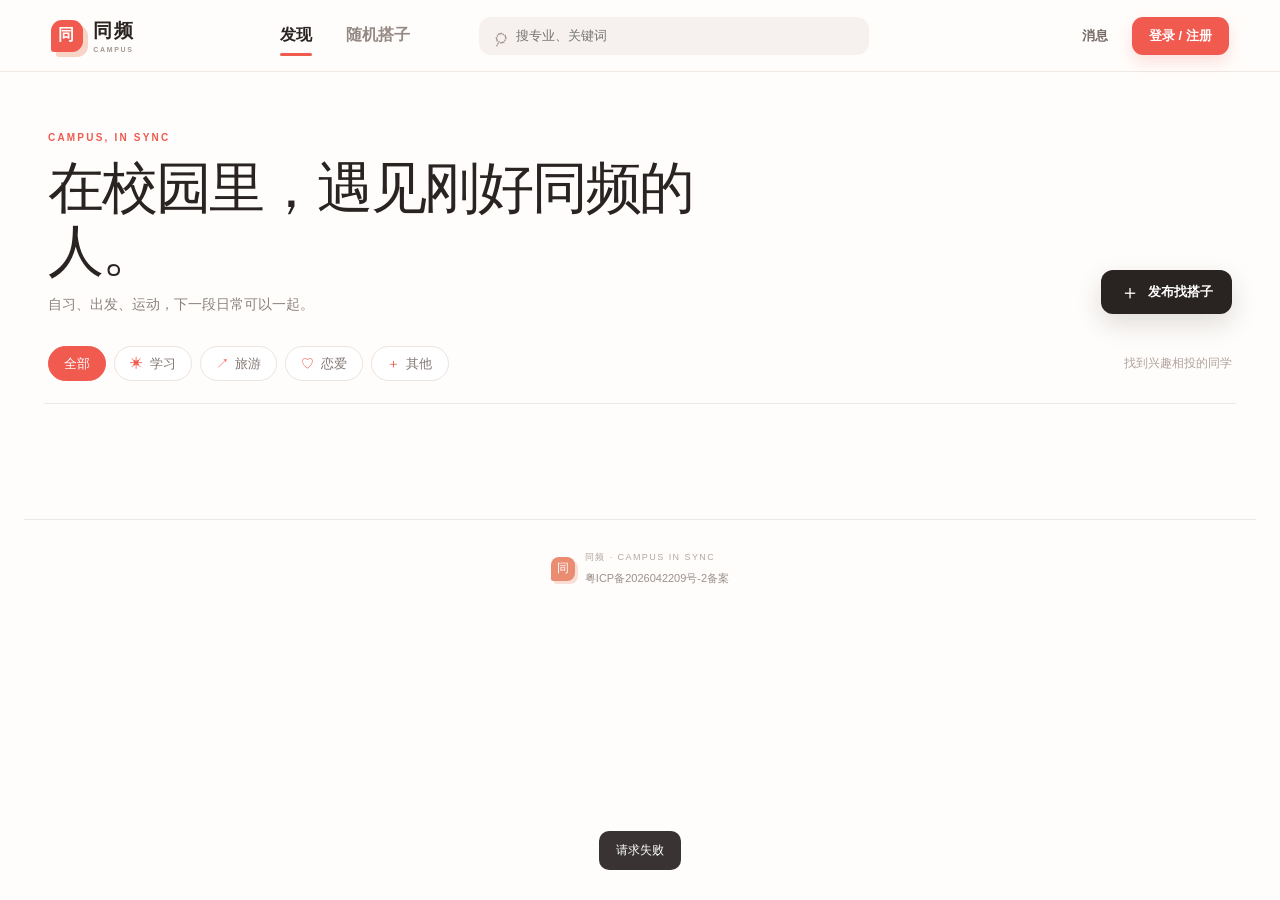
==== commit 87637b91: "页脚css" ====
--- a/src/main/resources/static/index.html
+++ b/src/main/resources/static/index.html
@@ -2,7 +2,7 @@
 <html lang="zh-CN">
 <head>
   <meta charset="UTF-8" /><meta name="viewport" content="width=device-width, initial-scale=1.0, viewport-fit=cover" /><meta name="theme-color" content="#fffaf8" />
-  <title>同频 Campus · 校内找搭子</title><link rel="stylesheet" href="./css/app.css" />
+  <title>同频 OUC · 校内找搭子</title><link rel="stylesheet" href="./css/app.css" />
 </head>
 <body>
   <header class="topbar">
@@ -20,6 +20,9 @@
     <section id="drawView" class="draw-view hidden"><div class="draw-copy"><p class="eyebrow">A LITTLE SERENDIPITY</p><h1>让缘分，<br />从一次随机开始。</h1><p>正在寻找搭子的同学，等你来认识。</p><button id="drawButton" class="draw-button" type="button"><span class="draw-star">✦</span><span id="drawButtonLabel">抽一位搭子</span><span class="draw-arrow">→</span></button><div class="draw-footnote">每次抽取都会从当前公开的找搭子动态中随机匹配</div></div><div class="draw-stage" id="drawStage"><div class="orbit orbit-one"></div><div class="orbit orbit-two"></div><div class="draw-card" id="drawCard"><div class="draw-card-art" id="drawCardArt"><span class="draw-spark">✳</span></div><div class="draw-card-content"><span class="type-label" id="drawType">等你来抽取</span><h2 id="drawTitle">下一位同频的人</h2><p id="drawDesc">点一下按钮，看看今天会遇见谁。</p><div class="draw-person"><span class="avatar" id="drawAvatar">?</span><span><strong id="drawName">神秘同学</strong><small id="drawMajor">缘分正在路上</small></span><button id="drawChat" class="round-chat" type="button" title="发起聊天" disabled>↗</button></div></div></div><span class="float-note note-a">一起去做点喜欢的事</span><span class="float-note note-b">好巧，你也在找搭子</span></div></section>
     <section id="profileView" class="profile-view hidden"><div class="profile-header"><div class="profile-avatar" id="profileAvatar">同</div><div class="profile-main"><div class="profile-name-row"><h1 id="profileName">个人主页</h1><button class="outline-button" id="editProfile" type="button">编辑资料</button></div><p id="profileMeta" class="profile-meta">填写专业，找到同频的人</p><p id="profileDescription" class="profile-description">还没有自我介绍</p><div class="profile-stats"><button id="showFollowing" type="button"><strong id="followingCount">0</strong>关注</button><button id="showFollowers" type="button"><strong id="followerCount">0</strong>粉丝</button></div></div></div><div class="profile-tabs"><button class="is-active" type="button">我的动态</button><button id="logoutButton" type="button">退出登录</button></div><div id="mySnaps" class="masonry profile-masonry"></div></section>
   </main>
+  <footer class="site-footer" aria-label="网站备案信息">
+    <div class="site-footer-inner"><span class="footer-mark" aria-hidden="true">同</span><div><p class="footer-caption">同频 · CAMPUS IN SYNC</p><span class="icp-record">粤ICP备2026042209号-2备案</span></div></div>
+  </footer>
   <nav class="mobile-nav" aria-label="底部导航"><button class="is-active" data-view="feed"><span>⌂</span>发现</button><button data-view="draw"><span>✧</span>随机搭子</button><button id="mobilePublish"><span>＋</span>发布</button><button id="mobileProfile"><span>◉</span>我的</button></nav>
   <div id="detailOverlay" class="overlay hidden" role="dialog" aria-modal="true"><button class="overlay-close" id="closeDetail" type="button" aria-label="关闭">×</button><article class="detail-sheet"><div class="detail-photo" id="detailPhoto"><img id="detailImage" alt="搭子动态" /></div><div class="detail-panel"><div class="detail-user"><button class="author-button" id="detailAuthor" type="button"><span class="avatar" id="detailAvatar">同</span><span><strong id="detailName">同学</strong><small id="detailMeta"></small></span></button><button class="follow-button" id="followButton" type="button">＋ 关注</button></div><span class="type-label" id="detailType"></span><p class="detail-desc" id="detailDesc"></p><div class="detail-cta"><button class="message-button" id="detailChat" type="button">↗ 和 TA 聊聊</button><span>从一次招呼开始</span></div><section class="detail-comments"><h3>一起聊聊</h3><ul id="commentList" class="comment-list"></ul><p id="commentEmpty" class="empty-mini">来做第一个打招呼的人吧</p></section><form id="commentForm" class="comment-composer"><input id="commentNick" type="text" maxlength="20" placeholder="你的昵称" /><input id="commentContent" type="text" maxlength="200" placeholder="留个友好的评论…" required /><button type="submit">发送</button></form></div></article></div>
   <div id="publishOverlay" class="overlay hidden" role="dialog" aria-modal="true"><button class="overlay-close" id="closePublish" type="button" aria-label="关闭">×</button><form id="publishForm" class="form-sheet"><p class="eyebrow">MAKE A PLAN</p><h2>发布一条找搭子</h2><p class="form-intro">把想做的事写下来，遇见愿意同行的人。</p><label class="cover-picker"><input id="avatarInput" name="avatar" type="file" accept="image/*" /><img id="coverPreview" alt="图片预览" class="hidden" /><span id="coverHint"><b>＋</b> 添加一张照片 <small>选填，图片不超过 4MB</small></span></label><div class="post-type-field"><div class="post-type-heading"><span>搭子类型</span><small>选择你这次想一起做的事</small></div><input id="postType" name="type" type="hidden" value="0" /><div class="post-type-grid" role="group" aria-label="选择搭子类型"><button class="post-type-option is-selected" type="button" data-post-type="0" aria-pressed="true"><span class="post-type-icon study">✳</span><span class="post-type-copy"><strong>学习</strong><small>图书馆一起充电</small></span><span class="post-type-check">✓</span></button><button class="post-type-option" type="button" data-post-type="1" aria-pressed="false"><span class="post-type-icon travel">↗</span><span class="post-type-copy"><strong>旅游</strong><small>周末出发去看看</small></span><span class="post-type-check">✓</span></button><button class="post-type-option" type="button" data-post-type="2" aria-pressed="false"><span class="post-type-icon romance">♡</span><span class="post-type-copy"><strong>恋爱</strong><small>认识一个心动的人</small></span><span class="post-type-check">✓</span></button><button class="post-type-option" type="button" data-post-type="3" aria-pressed="false"><span class="post-type-icon other">＋</span><span class="post-type-copy"><strong>其他</strong><small>运动、吃饭或随便逛逛</small></span><span class="post-type-check">✓</span></button></div></div><label>你想找什么样的搭子？<textarea name="desc" maxlength="500" required placeholder="比如：周三晚图书馆复习，想找一位认真但不内卷的同学…"></textarea></label><small class="char-count"><span id="descCount">0</span> / 500</small><p id="publishError" class="form-error hidden"></p><button class="form-submit" type="submit">发布到广场 <span>→</span></button></form></div>
--- a/src/main/resources/static/css/app.css
+++ b/src/main/resources/static/css/app.css
@@ -29,6 +29,11 @@
 .mini-avatar { width: 28px; height: 28px; font-size: 12px; }
 .inbox-dot { display: inline-block; width: 6px; height: 6px; margin-left: 3px; border-radius: 50%; background: var(--coral); vertical-align: top; }
 .shell { width: min(1240px, 100%); margin: 0 auto; padding: 0 24px 90px; }
+.site-footer { padding: 0 24px 42px; }
+.site-footer-inner { width: min(1240px, 100%); min-height: 92px; margin: 0 auto; padding: 24px 4px 18px; border-top: 1px solid var(--line); display: flex; align-items: center; justify-content: center; gap: 10px; color: #a39792; }
+.footer-mark { display: grid; place-items: center; width: 24px; height: 24px; border-radius: 8px 8px 8px 2px; color: #fff; background: #e98c72; font-family: Georgia, serif; font-size: 12px; box-shadow: 3px 3px 0 #f8ded5; }
+.footer-caption { margin: 0 0 4px; color: #b2a7a2; font-size: 9px; letter-spacing: .16em; }
+.icp-record { color: #9b908b; font-size: 11px; }
 .feed-intro { display: flex; align-items: flex-end; justify-content: space-between; gap: 20px; padding: 60px 4px 32px; }
 .eyebrow { margin: 0 0 14px; color: var(--coral); font-size: 10px; font-weight: 800; letter-spacing: .22em; }
 h1, h2, h3, p { margin-top: 0; }
@@ -66,4 +71,4 @@
 .mobile-nav { display: none; }.toast { position: fixed; right: 50%; bottom: 30px; z-index: 100; padding: 11px 17px; border-radius: 10px; color: #fff; background: rgba(41,35,34,.92); font-size: 12px; transform: translateX(50%); animation: toastIn .25s both; }
 @keyframes sheetIn { from { opacity: 0; transform: translateY(14px) scale(.98); } to { opacity: 1; transform: none; } } @keyframes fadeIn { from { opacity: 0; } to { opacity: 1; } } @keyframes toastIn { from { opacity: 0; transform: translate(50%, 10px); } to { opacity: 1; transform: translate(50%, 0); } }
 @media (max-width: 1050px) { .topbar { grid-template-columns: 170px 160px minmax(180px, 1fr) auto; gap: 14px; }.top-actions { gap: 8px; }.quiet-action { font-size: 0; }.quiet-action::before { content: "✉"; font-size: 17px; }.masonry { column-count: 3; }.draw-view { gap: 25px; } }
-@media (max-width: 720px) { body { padding-bottom: 66px; }.topbar { grid-template-columns: 1fr auto; height: 62px; padding: 0 16px; }.main-nav, .search-box, .quiet-action { display: none; }.top-actions { gap: 6px; }.login-button { padding: 9px 12px; font-size: 11px; }.user-chip { font-size: 11px; }.shell { padding: 0 15px 50px; }.feed-intro { align-items: flex-start; flex-direction: column; padding: 39px 2px 25px; }.feed-intro h1 { font-size: 37px; }.publish-button { align-self: stretch; justify-content: center; }.topic-row { flex-wrap: nowrap; overflow: auto; margin: 0 -15px; padding: 0 15px 17px; border-bottom: 0; scrollbar-width: none; }.topic-row::-webkit-scrollbar { display: none; }.topic-chip { flex: 0 0 auto; }.topic-note { display: none; }.masonry { column-count: 2; column-gap: 10px; padding-top: 9px; }.snap-card { margin-bottom: 10px; border-radius: 13px; }.snap-body { padding: 10px; }.snap-desc { margin-bottom: 10px; font-size: 12px; }.snap-cover { min-height: 100px; }.snap-cover.no-image { min-height: 135px; padding: 20px; }.snap-author { font-size: 10px; }.snap-major { font-size: 9px; }.draw-view { display: block; min-height: auto; padding: 44px 2px 10px; }.draw-copy h1 { font-size: 52px; }.draw-copy > p:not(.eyebrow) { font-size: 13px; }.draw-button { width: 100%; margin-top: 23px; }.draw-stage { min-height: 450px; margin-top: 20px; }.orbit-one { width: 82vw; height: 82vw; }.orbit-two { width: 65vw; height: 65vw; }.draw-card { width: min(340px, 90vw); }.draw-card-art { height: 170px; }.float-note { display: none; }.profile-view { padding: 40px 2px; }.profile-header { gap: 15px; }.profile-avatar { width: 72px; height: 72px; border-radius: 24px; font-size: 27px; }.profile-name-row { align-items: flex-start; flex-direction: column; gap: 7px; }.profile-name-row h1 { font-size: 26px; }.detail-sheet { display: block; width: 100%; height: min(86vh, 690px); overflow: auto; }.detail-photo { height: 220px; }.detail-panel { padding: 18px; min-height: 420px; }.auth-sheet { display: block; width: 100%; max-height: 90vh; overflow: auto; }.auth-visual { display: none; }.auth-content { padding: 28px 24px; }.form-sheet { padding: 25px 20px; }.post-type-grid { gap: 7px; }.post-type-option { min-height: 62px; gap: 7px; padding: 8px; }.post-type-icon { width: 31px; height: 31px; border-radius: 10px; }.post-type-copy small { font-size: 8px; }.mobile-nav { position: fixed; right: 0; bottom: 0; left: 0; z-index: 35; display: grid; grid-template-columns: repeat(4,1fr); height: 63px; padding-bottom: env(safe-area-inset-bottom); border-top: 1px solid var(--line); background: rgba(255,253,251,.95); backdrop-filter: blur(15px); }.mobile-nav button { display: grid; place-items: center; gap: 1px; border: 0; color: #a09590; background: transparent; font-size: 10px; }.mobile-nav button span { font-size: 19px; line-height: 1; }.mobile-nav button.is-active { color: var(--coral); }.comment-composer { grid-template-columns: 1fr auto; }.comment-composer input:first-child { display: none; } }
+@media (max-width: 720px) { body { padding-bottom: 66px; }.topbar { grid-template-columns: 1fr auto; height: 62px; padding: 0 16px; }.main-nav, .search-box, .quiet-action { display: none; }.top-actions { gap: 6px; }.login-button { padding: 9px 12px; font-size: 11px; }.user-chip { font-size: 11px; }.shell { padding: 0 15px 50px; }.site-footer { padding: 0 15px calc(23px + env(safe-area-inset-bottom)); }.site-footer-inner { min-height: 104px; padding: 25px 0 20px; justify-content: flex-start; }.footer-caption { font-size: 8px; }.icp-record { font-size: 10px; }.feed-intro { align-items: flex-start; flex-direction: column; padding: 39px 2px 25px; }.feed-intro h1 { font-size: 37px; }.publish-button { align-self: stretch; justify-content: center; }.topic-row { flex-wrap: nowrap; overflow: auto; margin: 0 -15px; padding: 0 15px 17px; border-bottom: 0; scrollbar-width: none; }.topic-row::-webkit-scrollbar { display: none; }.topic-chip { flex: 0 0 auto; }.topic-note { display: none; }.masonry { column-count: 2; column-gap: 10px; padding-top: 9px; }.snap-card { margin-bottom: 10px; border-radius: 13px; }.snap-body { padding: 10px; }.snap-desc { margin-bottom: 10px; font-size: 12px; }.snap-cover { min-height: 100px; }.snap-cover.no-image { min-height: 135px; padding: 20px; }.snap-author { font-size: 10px; }.snap-major { font-size: 9px; }.draw-view { display: block; min-height: auto; padding: 44px 2px 10px; }.draw-copy h1 { font-size: 52px; }.draw-copy > p:not(.eyebrow) { font-size: 13px; }.draw-button { width: 100%; margin-top: 23px; }.draw-stage { min-height: 450px; margin-top: 20px; }.orbit-one { width: 82vw; height: 82vw; }.orbit-two { width: 65vw; height: 65vw; }.draw-card { width: min(340px, 90vw); }.draw-card-art { height: 170px; }.float-note { display: none; }.profile-view { padding: 40px 2px; }.profile-header { gap: 15px; }.profile-avatar { width: 72px; height: 72px; border-radius: 24px; font-size: 27px; }.profile-name-row { align-items: flex-start; flex-direction: column; gap: 7px; }.profile-name-row h1 { font-size: 26px; }.detail-sheet { display: block; width: 100%; height: min(86vh, 690px); overflow: auto; }.detail-photo { height: 220px; }.detail-panel { padding: 18px; min-height: 420px; }.auth-sheet { display: block; width: 100%; max-height: 90vh; overflow: auto; }.auth-visual { display: none; }.auth-content { padding: 28px 24px; }.form-sheet { padding: 25px 20px; }.post-type-grid { gap: 7px; }.post-type-option { min-height: 62px; gap: 7px; padding: 8px; }.post-type-icon { width: 31px; height: 31px; border-radius: 10px; }.post-type-copy small { font-size: 8px; }.mobile-nav { position: fixed; right: 0; bottom: 0; left: 0; z-index: 35; display: grid; grid-template-columns: repeat(4,1fr); height: 63px; padding-bottom: env(safe-area-inset-bottom); border-top: 1px solid var(--line); background: rgba(255,253,251,.95); backdrop-filter: blur(15px); }.mobile-nav button { display: grid; place-items: center; gap: 1px; border: 0; color: #a09590; background: transparent; font-size: 10px; }.mobile-nav button span { font-size: 19px; line-height: 1; }.mobile-nav button.is-active { color: var(--coral); }.comment-composer { grid-template-columns: 1fr auto; }.comment-composer input:first-child { display: none; } }
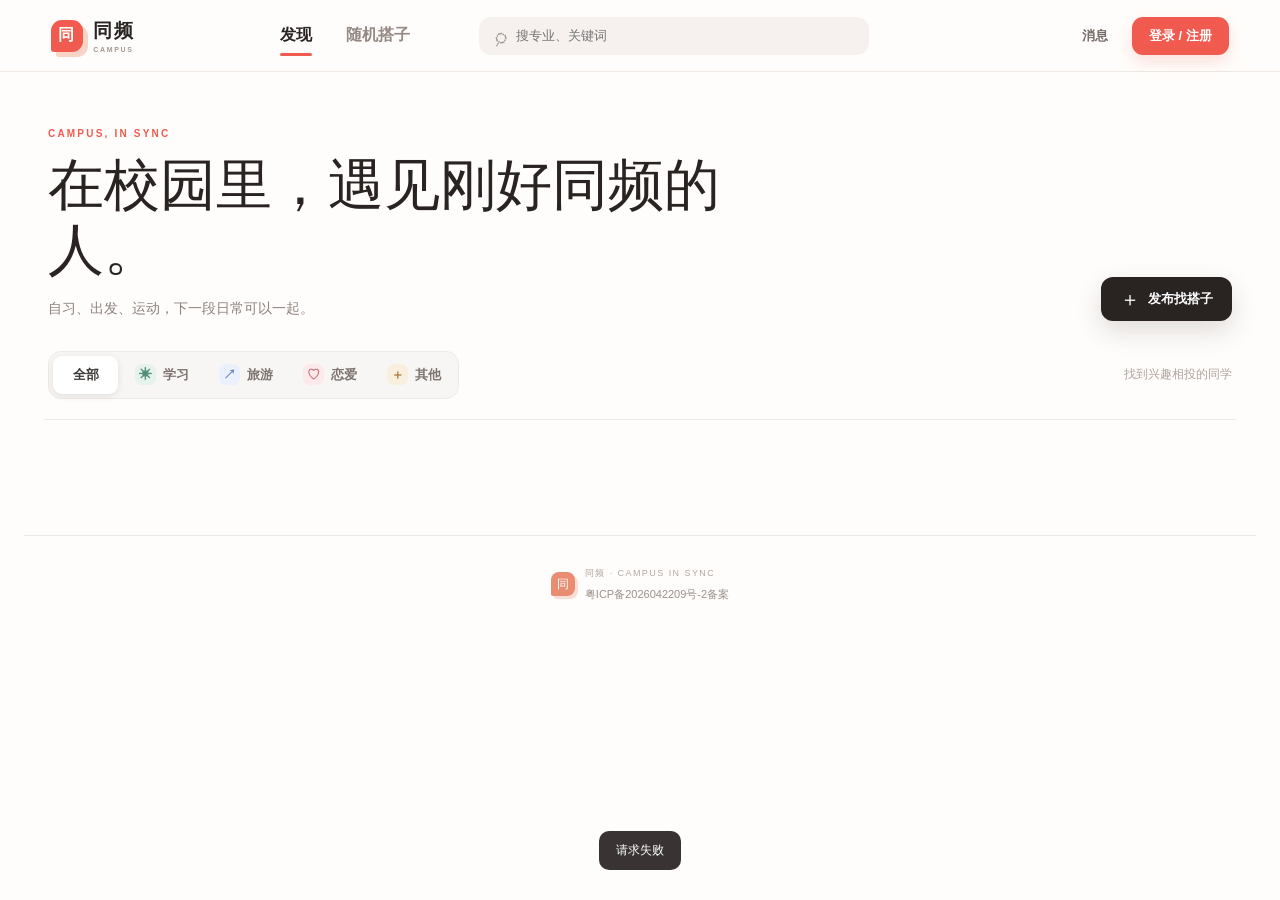
==== commit 1334f75c: "优化1" ====
--- a/src/main/resources/static/index.html
+++ b/src/main/resources/static/index.html
@@ -2,7 +2,7 @@
 <html lang="zh-CN">
 <head>
   <meta charset="UTF-8" /><meta name="viewport" content="width=device-width, initial-scale=1.0, viewport-fit=cover" /><meta name="theme-color" content="#fffaf8" />
-  <title>同频 OUC · 校内找搭子</title><link rel="stylesheet" href="./css/app.css" />
+  <title>同频 OUC · 校内找搭子</title><link rel="stylesheet" href="./css/app.css?v=20261015-1" />
 </head>
 <body>
   <header class="topbar">
@@ -13,8 +13,8 @@
   </header>
   <main class="shell">
     <section id="feedView" class="feed-view">
-      <div class="feed-intro"><div><p class="eyebrow">CAMPUS, IN SYNC</p><h1>在校园里，遇见刚好同频的人。</h1><p class="intro-copy">自习、出发、运动，下一段日常可以一起。</p></div><button id="openPublish" class="publish-button" type="button"><span>＋</span> 发布找搭子</button></div>
-      <div class="topic-row" role="group" aria-label="搭子类型"><button class="topic-chip is-active" data-type="">全部</button><button class="topic-chip" data-type="0"><span>✳</span> 学习</button><button class="topic-chip" data-type="1"><span>↗</span> 旅游</button><button class="topic-chip" data-type="2"><span>♡</span> 恋爱</button><button class="topic-chip" data-type="3"><span>＋</span> 其他</button><span class="topic-note">找到兴趣相投的同学</span></div>
+      <div class="feed-intro"><div><p class="eyebrow">CAMPUS, IN SYNC</p><h1 id="feedIntroTitle">在校园里，遇见刚好同频的人。</h1><p class="intro-copy" id="feedIntroCopy">自习、出发、运动，下一段日常可以一起。</p></div><button id="openPublish" class="publish-button" type="button"><span>＋</span> 发布找搭子</button></div>
+      <div class="topic-row"><div class="topic-filter-group" role="group" aria-label="搭子类型"><button class="topic-chip is-active" type="button" data-type="" aria-pressed="true">全部</button><button class="topic-chip" type="button" data-type="0" aria-pressed="false"><span aria-hidden="true">✳</span> 学习</button><button class="topic-chip" type="button" data-type="1" aria-pressed="false"><span aria-hidden="true">↗</span> 旅游</button><button class="topic-chip" type="button" data-type="2" aria-pressed="false"><span aria-hidden="true">♡</span> 恋爱</button><button class="topic-chip" type="button" data-type="3" aria-pressed="false"><span aria-hidden="true">＋</span> 其他</button></div><span class="topic-note">找到兴趣相投的同学</span></div>
       <div id="masonry" class="masonry"></div><div id="feedEmpty" class="empty-state hidden"><div class="empty-icon">☁</div><h2>这里还很安静</h2><p>发一条搭子动态，让同频的人看见你。</p></div><div id="feedSentinel" class="sentinel"></div><p id="feedEnd" class="feed-end hidden">今天先逛到这里</p>
     </section>
     <section id="drawView" class="draw-view hidden"><div class="draw-copy"><p class="eyebrow">A LITTLE SERENDIPITY</p><h1>让缘分，<br />从一次随机开始。</h1><p>正在寻找搭子的同学，等你来认识。</p><button id="drawButton" class="draw-button" type="button"><span class="draw-star">✦</span><span id="drawButtonLabel">抽一位搭子</span><span class="draw-arrow">→</span></button><div class="draw-footnote">每次抽取都会从当前公开的找搭子动态中随机匹配</div></div><div class="draw-stage" id="drawStage"><div class="orbit orbit-one"></div><div class="orbit orbit-two"></div><div class="draw-card" id="drawCard"><div class="draw-card-art" id="drawCardArt"><span class="draw-spark">✳</span></div><div class="draw-card-content"><span class="type-label" id="drawType">等你来抽取</span><h2 id="drawTitle">下一位同频的人</h2><p id="drawDesc">点一下按钮，看看今天会遇见谁。</p><div class="draw-person"><span class="avatar" id="drawAvatar">?</span><span><strong id="drawName">神秘同学</strong><small id="drawMajor">缘分正在路上</small></span><button id="drawChat" class="round-chat" type="button" title="发起聊天" disabled>↗</button></div></div></div><span class="float-note note-a">一起去做点喜欢的事</span><span class="float-note note-b">好巧，你也在找搭子</span></div></section>
@@ -24,13 +24,13 @@
     <div class="site-footer-inner"><span class="footer-mark" aria-hidden="true">同</span><div><p class="footer-caption">同频 · CAMPUS IN SYNC</p><span class="icp-record">粤ICP备2026042209号-2备案</span></div></div>
   </footer>
   <nav class="mobile-nav" aria-label="底部导航"><button class="is-active" data-view="feed"><span>⌂</span>发现</button><button data-view="draw"><span>✧</span>随机搭子</button><button id="mobilePublish"><span>＋</span>发布</button><button id="mobileProfile"><span>◉</span>我的</button></nav>
-  <div id="detailOverlay" class="overlay hidden" role="dialog" aria-modal="true"><button class="overlay-close" id="closeDetail" type="button" aria-label="关闭">×</button><article class="detail-sheet"><div class="detail-photo" id="detailPhoto"><img id="detailImage" alt="搭子动态" /></div><div class="detail-panel"><div class="detail-user"><button class="author-button" id="detailAuthor" type="button"><span class="avatar" id="detailAvatar">同</span><span><strong id="detailName">同学</strong><small id="detailMeta"></small></span></button><button class="follow-button" id="followButton" type="button">＋ 关注</button></div><span class="type-label" id="detailType"></span><p class="detail-desc" id="detailDesc"></p><div class="detail-cta"><button class="message-button" id="detailChat" type="button">↗ 和 TA 聊聊</button><span>从一次招呼开始</span></div><section class="detail-comments"><h3>一起聊聊</h3><ul id="commentList" class="comment-list"></ul><p id="commentEmpty" class="empty-mini">来做第一个打招呼的人吧</p></section><form id="commentForm" class="comment-composer"><input id="commentNick" type="text" maxlength="20" placeholder="你的昵称" /><input id="commentContent" type="text" maxlength="200" placeholder="留个友好的评论…" required /><button type="submit">发送</button></form></div></article></div>
+  <div id="detailOverlay" class="overlay hidden" role="dialog" aria-modal="true"><button class="overlay-close" id="closeDetail" type="button" aria-label="关闭">×</button><article class="detail-sheet"><div class="detail-photo" id="detailPhoto"><img id="detailImage" alt="搭子动态" /></div><div class="detail-panel"><div class="detail-user"><button class="author-button" id="detailAuthor" type="button"><span class="avatar" id="detailAvatar">同</span><span><strong id="detailName">同学</strong><small id="detailMeta"></small></span></button><button class="follow-button" id="followButton" type="button">＋ 关注</button></div><span class="type-label" id="detailType"></span><p class="detail-desc" id="detailDesc"></p><div class="detail-cta"><button class="message-button" id="detailChat" type="button">↗ 和 TA 聊聊</button><span>从一次招呼开始</span></div><section class="detail-comments"><h3>一起聊聊</h3><ul id="commentList" class="comment-list"></ul><p id="commentEmpty" class="empty-mini">来做第一个打招呼的人吧</p></section><form id="commentForm" class="comment-composer"><span id="commentAuthor" class="comment-author hidden" aria-label="评论账号"></span><input id="commentContent" type="text" maxlength="200" placeholder="留个友好的评论…" required /><button type="submit">发送</button></form></div></article></div>
   <div id="publishOverlay" class="overlay hidden" role="dialog" aria-modal="true"><button class="overlay-close" id="closePublish" type="button" aria-label="关闭">×</button><form id="publishForm" class="form-sheet"><p class="eyebrow">MAKE A PLAN</p><h2>发布一条找搭子</h2><p class="form-intro">把想做的事写下来，遇见愿意同行的人。</p><label class="cover-picker"><input id="avatarInput" name="avatar" type="file" accept="image/*" /><img id="coverPreview" alt="图片预览" class="hidden" /><span id="coverHint"><b>＋</b> 添加一张照片 <small>选填，图片不超过 4MB</small></span></label><div class="post-type-field"><div class="post-type-heading"><span>搭子类型</span><small>选择你这次想一起做的事</small></div><input id="postType" name="type" type="hidden" value="0" /><div class="post-type-grid" role="group" aria-label="选择搭子类型"><button class="post-type-option is-selected" type="button" data-post-type="0" aria-pressed="true"><span class="post-type-icon study">✳</span><span class="post-type-copy"><strong>学习</strong><small>图书馆一起充电</small></span><span class="post-type-check">✓</span></button><button class="post-type-option" type="button" data-post-type="1" aria-pressed="false"><span class="post-type-icon travel">↗</span><span class="post-type-copy"><strong>旅游</strong><small>周末出发去看看</small></span><span class="post-type-check">✓</span></button><button class="post-type-option" type="button" data-post-type="2" aria-pressed="false"><span class="post-type-icon romance">♡</span><span class="post-type-copy"><strong>恋爱</strong><small>认识一个心动的人</small></span><span class="post-type-check">✓</span></button><button class="post-type-option" type="button" data-post-type="3" aria-pressed="false"><span class="post-type-icon other">＋</span><span class="post-type-copy"><strong>其他</strong><small>运动、吃饭或随便逛逛</small></span><span class="post-type-check">✓</span></button></div></div><label>你想找什么样的搭子？<textarea name="desc" maxlength="500" required placeholder="比如：周三晚图书馆复习，想找一位认真但不内卷的同学…"></textarea></label><small class="char-count"><span id="descCount">0</span> / 500</small><p id="publishError" class="form-error hidden"></p><button class="form-submit" type="submit">发布到广场 <span>→</span></button></form></div>
   <div id="profileEditOverlay" class="overlay hidden" role="dialog" aria-modal="true"><button class="overlay-close" id="closeProfileEdit" type="button" aria-label="关闭">×</button><form id="profileEditForm" class="form-sheet profile-edit-sheet"><p class="eyebrow">YOUR PROFILE</p><h2>编辑个人资料</h2><p class="form-intro">让同校的同学更了解你，也更容易找到同频的人。</p><label>昵称<input name="name" type="text" maxlength="64" required placeholder="怎么称呼你" /></label><label>自我介绍<textarea name="description" maxlength="500" placeholder="介绍一下你自己，兴趣、日常或正在寻找的搭子…"></textarea><small class="char-count"><span id="profileDescriptionCount">0</span> / 500</small></label><label>专业<input name="major" type="text" maxlength="128" placeholder="例如：计算机科学与技术" /></label><label>性别<select name="sex"><option value="-1">未设置</option><option value="0">男</option><option value="1">女</option></select></label><p id="profileEditError" class="form-error hidden"></p><button class="form-submit" type="submit">保存资料 <span>✓</span></button></form></div>
   <div id="authOverlay" class="overlay hidden" role="dialog" aria-modal="true"><button class="overlay-close" id="closeAuth" type="button" aria-label="关闭">×</button><section class="auth-sheet"><div class="auth-visual"><span class="auth-mark">同频</span><p>校园很大，<br />幸好我们同频。</p><span class="auth-caption">MAKE FRIENDS, MAKE PLANS</span></div><div class="auth-content"><div class="auth-tabs"><button class="is-active" data-auth="login" type="button">登录</button><button data-auth="register" type="button">注册</button></div><h2 id="authTitle">欢迎回来</h2><p class="auth-subtitle">和同校的你，一起开始新的计划。</p><form id="authForm"><label>账号<input name="loginName" type="text" autocomplete="username" required placeholder="手机号 / 邮箱 / 自定义账号" /></label><label>密码<input name="password" type="password" autocomplete="current-password" required minlength="6" placeholder="至少 6 位" /></label><div id="registerFields" class="hidden"><label>昵称<input name="name" type="text" maxlength="32" placeholder="怎么称呼你" /></label><label>专业<input name="major" type="text" maxlength="128" placeholder="例如：计算机科学与技术" /></label></div><div class="captcha-row"><label>图形验证码<input name="captchaCode" type="text" maxlength="4" required placeholder="输入图片中的字符" /></label><button id="captchaRefresh" class="captcha-image" type="button" title="点击刷新验证码"><img id="captchaImage" alt="点击刷新验证码" /><span id="captchaPlaceholder">加载验证码</span></button></div><p id="authError" class="form-error hidden"></p><button class="form-submit" type="submit" id="authSubmit">登录 <span>→</span></button></form><div class="auth-divider"><span>也可以</span></div><button id="wechatLogin" class="wechat-button" type="button"><span>◉</span> 微信一键登录</button><p class="wechat-hint">微信授权需在微信开放平台配置应用密钥</p></div></section></div>
   <div id="inboxOverlay" class="overlay hidden" role="dialog" aria-modal="true"><button class="overlay-close" id="closeInbox" type="button" aria-label="关闭">×</button><section class="inbox-sheet"><div class="inbox-heading"><div><p class="eyebrow">YOUR MESSAGES</p><h2>收信箱</h2></div><span>和同频的人继续聊聊</span></div><div id="inboxList" class="inbox-list"></div><p id="inboxEmpty" class="empty-mini hidden">还没有聊天，去动态里认识新同学吧</p></section></div>
   <div id="chatOverlay" class="overlay hidden" role="dialog" aria-modal="true"><button class="overlay-close" id="closeChat" type="button" aria-label="关闭">×</button><section class="chat-sheet"><header class="chat-header"><button class="avatar chat-peer-button" id="chatAvatar" type="button" aria-label="打开对方主页">同</button><div><h2 id="chatName">聊天</h2><p>发个友好的招呼吧</p></div></header><div id="chatMessages" class="chat-messages"></div><form id="chatForm" class="chat-composer"><input id="chatInput" type="text" maxlength="1000" placeholder="输入消息…" required /><button type="submit">发送</button></form></section></div>
   <div id="listOverlay" class="overlay hidden" role="dialog" aria-modal="true"><button class="overlay-close" id="closeList" type="button" aria-label="关闭">×</button><section class="list-sheet"><h2 id="listTitle">关注</h2><div id="userList" class="user-list"></div></section></div>
-  <div id="toast" class="toast hidden"></div><script src="./js/oss-image-cache.js?v=20261013-2"></script><script src="./js/api.js?v=20261013-3"></script><script src="./js/app.js?v=20261013-5"></script>
+  <div id="toast" class="toast hidden"></div><script src="./js/oss-image-cache.js?v=20261013-2"></script><script src="./js/api.js?v=20261015-1"></script><script src="./js/app.js?v=20261015-1"></script>
 </body>
 </html>
--- a/src/main/resources/static/css/app.css
+++ b/src/main/resources/static/css/app.css
@@ -34,15 +34,33 @@
 .footer-mark { display: grid; place-items: center; width: 24px; height: 24px; border-radius: 8px 8px 8px 2px; color: #fff; background: #e98c72; font-family: Georgia, serif; font-size: 12px; box-shadow: 3px 3px 0 #f8ded5; }
 .footer-caption { margin: 0 0 4px; color: #b2a7a2; font-size: 9px; letter-spacing: .16em; }
 .icp-record { color: #9b908b; font-size: 11px; }
-.feed-intro { display: flex; align-items: flex-end; justify-content: space-between; gap: 20px; padding: 60px 4px 32px; }
+.feed-intro { display: flex; align-items: flex-end; justify-content: space-between; gap: 28px; padding: 56px 4px 30px; }
+.feed-intro > div { min-width: 0; }
 .eyebrow { margin: 0 0 14px; color: var(--coral); font-size: 10px; font-weight: 800; letter-spacing: .22em; }
 h1, h2, h3, p { margin-top: 0; }
-.feed-intro h1 { max-width: 650px; margin: 0; font-family: Georgia, "Songti SC", serif; font-size: clamp(32px, 4.4vw, 56px); font-weight: 500; letter-spacing: -.04em; line-height: 1.12; }
-.intro-copy { margin: 14px 0 0; color: var(--muted); font-size: 14px; }
+.feed-intro h1 { max-width: 760px; min-height: 2.32em; margin: 0; font-family: Georgia, "Songti SC", serif; font-size: clamp(32px, 4.4vw, 56px); font-weight: 500; line-height: 1.16; overflow-wrap: anywhere; }
+.intro-copy { max-width: 560px; margin: 14px 0 0; color: var(--muted); font-size: 14px; line-height: 1.7; }
 .publish-button { display: inline-flex; align-items: center; gap: 8px; padding: 13px 19px; border: 0; border-radius: 12px; color: #fff; background: var(--ink); font-size: 13px; font-weight: 700; box-shadow: 0 10px 26px rgba(41,35,34,.15); transition: transform .2s, background .2s; }
 .publish-button span { font-size: 20px; font-weight: 300; line-height: 0; }.publish-button:hover { transform: translateY(-2px); background: var(--coral); }
-.topic-row { display: flex; align-items: center; flex-wrap: wrap; gap: 8px; padding: 0 4px 22px; border-bottom: 1px solid var(--line); }
-.topic-chip { height: 35px; padding: 0 15px; border: 1px solid #ece4df; border-radius: 20px; color: #827773; background: #fff; font-size: 13px; transition: .2s; }.topic-chip span { margin-right: 3px; color: var(--coral); }.topic-chip:hover, .topic-chip.is-active { border-color: var(--coral); color: #fff; background: var(--coral); }.topic-chip.is-active span { color: #fff; }
+.topic-row { display: flex; align-items: center; gap: 16px; padding: 0 4px 20px; border-bottom: 1px solid var(--line); }
+.topic-filter-group { display: inline-flex; flex: 0 0 auto; align-items: center; gap: 4px; padding: 4px; border: 1px solid #eee9e5; border-radius: 13px; background: #f8f6f4; }
+.topic-chip { display: inline-flex; align-items: center; justify-content: center; gap: 7px; min-width: 65px; height: 38px; padding: 0 13px; border: 0; border-radius: 9px; color: #7d736e; background: transparent; font-size: 13px; font-weight: 650; white-space: nowrap; transition: color .18s ease, background .18s ease, box-shadow .18s ease, transform .18s ease; }
+.topic-chip span { display: grid; place-items: center; width: 21px; height: 21px; border-radius: 7px; color: #79706b; background: #fff; font-size: 13px; line-height: 1; }
+.topic-chip:hover { color: var(--ink); background: rgba(255,255,255,.7); }
+.topic-chip:focus-visible { outline: 2px solid #8c817d; outline-offset: 2px; }
+.topic-chip.is-active { color: #3d3936; background: #fff; box-shadow: 0 2px 7px rgba(44,35,30,.1); }
+.topic-chip[data-type="0"] span { color: #528d78; background: #e5f3ec; }
+.topic-chip[data-type="1"] span { color: #6785b9; background: #eaf0fc; }
+.topic-chip[data-type="2"] span { color: #cf6e7a; background: #fce9eb; }
+.topic-chip[data-type="3"] span { color: #ae8247; background: #f8efdf; }
+.topic-chip[data-type="0"].is-active { color: #417964; background: #eaf5ef; box-shadow: inset 0 0 0 1px #cfe5d8; }
+.topic-chip[data-type="1"].is-active { color: #5575aa; background: #edf2fc; box-shadow: inset 0 0 0 1px #d7e1f6; }
+.topic-chip[data-type="2"].is-active { color: #bd5e6d; background: #fff0f1; box-shadow: inset 0 0 0 1px #f4d3d8; }
+.topic-chip[data-type="3"].is-active { color: #98713c; background: #faf3e7; box-shadow: inset 0 0 0 1px #eee0c5; }
+#feedView[data-active-type="0"] .feed-intro .eyebrow { color: #528d78; }
+#feedView[data-active-type="1"] .feed-intro .eyebrow { color: #6785b9; }
+#feedView[data-active-type="2"] .feed-intro .eyebrow { color: #cf6e7a; }
+#feedView[data-active-type="3"] .feed-intro .eyebrow { color: #ae8247; }
 .topic-note { margin-left: auto; color: #b0a39d; font-size: 12px; }
 .masonry { column-count: 4; column-gap: 16px; padding-top: 24px; }.snap-card { position: relative; break-inside: avoid; overflow: hidden; margin: 0 0 16px; border: 1px solid #f0eae6; border-radius: var(--radius); background: #fff; box-shadow: 0 5px 20px rgba(69,38,26,.04); cursor: pointer; transform: translateZ(0); transition: transform .25s, box-shadow .25s; animation: cardIn .45s both; }.snap-card:hover { transform: translateY(-5px); box-shadow: var(--shadow); }
 @keyframes cardIn { from { opacity: 0; transform: translateY(16px); } to { opacity: 1; transform: translateY(0); } }
@@ -71,4 +89,11 @@
 .mobile-nav { display: none; }.toast { position: fixed; right: 50%; bottom: 30px; z-index: 100; padding: 11px 17px; border-radius: 10px; color: #fff; background: rgba(41,35,34,.92); font-size: 12px; transform: translateX(50%); animation: toastIn .25s both; }
 @keyframes sheetIn { from { opacity: 0; transform: translateY(14px) scale(.98); } to { opacity: 1; transform: none; } } @keyframes fadeIn { from { opacity: 0; } to { opacity: 1; } } @keyframes toastIn { from { opacity: 0; transform: translate(50%, 10px); } to { opacity: 1; transform: translate(50%, 0); } }
 @media (max-width: 1050px) { .topbar { grid-template-columns: 170px 160px minmax(180px, 1fr) auto; gap: 14px; }.top-actions { gap: 8px; }.quiet-action { font-size: 0; }.quiet-action::before { content: "✉"; font-size: 17px; }.masonry { column-count: 3; }.draw-view { gap: 25px; } }
-@media (max-width: 720px) { body { padding-bottom: 66px; }.topbar { grid-template-columns: 1fr auto; height: 62px; padding: 0 16px; }.main-nav, .search-box, .quiet-action { display: none; }.top-actions { gap: 6px; }.login-button { padding: 9px 12px; font-size: 11px; }.user-chip { font-size: 11px; }.shell { padding: 0 15px 50px; }.site-footer { padding: 0 15px calc(23px + env(safe-area-inset-bottom)); }.site-footer-inner { min-height: 104px; padding: 25px 0 20px; justify-content: flex-start; }.footer-caption { font-size: 8px; }.icp-record { font-size: 10px; }.feed-intro { align-items: flex-start; flex-direction: column; padding: 39px 2px 25px; }.feed-intro h1 { font-size: 37px; }.publish-button { align-self: stretch; justify-content: center; }.topic-row { flex-wrap: nowrap; overflow: auto; margin: 0 -15px; padding: 0 15px 17px; border-bottom: 0; scrollbar-width: none; }.topic-row::-webkit-scrollbar { display: none; }.topic-chip { flex: 0 0 auto; }.topic-note { display: none; }.masonry { column-count: 2; column-gap: 10px; padding-top: 9px; }.snap-card { margin-bottom: 10px; border-radius: 13px; }.snap-body { padding: 10px; }.snap-desc { margin-bottom: 10px; font-size: 12px; }.snap-cover { min-height: 100px; }.snap-cover.no-image { min-height: 135px; padding: 20px; }.snap-author { font-size: 10px; }.snap-major { font-size: 9px; }.draw-view { display: block; min-height: auto; padding: 44px 2px 10px; }.draw-copy h1 { font-size: 52px; }.draw-copy > p:not(.eyebrow) { font-size: 13px; }.draw-button { width: 100%; margin-top: 23px; }.draw-stage { min-height: 450px; margin-top: 20px; }.orbit-one { width: 82vw; height: 82vw; }.orbit-two { width: 65vw; height: 65vw; }.draw-card { width: min(340px, 90vw); }.draw-card-art { height: 170px; }.float-note { display: none; }.profile-view { padding: 40px 2px; }.profile-header { gap: 15px; }.profile-avatar { width: 72px; height: 72px; border-radius: 24px; font-size: 27px; }.profile-name-row { align-items: flex-start; flex-direction: column; gap: 7px; }.profile-name-row h1 { font-size: 26px; }.detail-sheet { display: block; width: 100%; height: min(86vh, 690px); overflow: auto; }.detail-photo { height: 220px; }.detail-panel { padding: 18px; min-height: 420px; }.auth-sheet { display: block; width: 100%; max-height: 90vh; overflow: auto; }.auth-visual { display: none; }.auth-content { padding: 28px 24px; }.form-sheet { padding: 25px 20px; }.post-type-grid { gap: 7px; }.post-type-option { min-height: 62px; gap: 7px; padding: 8px; }.post-type-icon { width: 31px; height: 31px; border-radius: 10px; }.post-type-copy small { font-size: 8px; }.mobile-nav { position: fixed; right: 0; bottom: 0; left: 0; z-index: 35; display: grid; grid-template-columns: repeat(4,1fr); height: 63px; padding-bottom: env(safe-area-inset-bottom); border-top: 1px solid var(--line); background: rgba(255,253,251,.95); backdrop-filter: blur(15px); }.mobile-nav button { display: grid; place-items: center; gap: 1px; border: 0; color: #a09590; background: transparent; font-size: 10px; }.mobile-nav button span { font-size: 19px; line-height: 1; }.mobile-nav button.is-active { color: var(--coral); }.comment-composer { grid-template-columns: 1fr auto; }.comment-composer input:first-child { display: none; } }
+@media (max-width: 720px) { body { padding-bottom: 66px; }.topbar { grid-template-columns: 1fr auto; height: 62px; padding: 0 16px; }.main-nav, .search-box, .quiet-action { display: none; }.top-actions { gap: 6px; }.login-button { padding: 9px 12px; font-size: 11px; }.user-chip { font-size: 11px; }.shell { padding: 0 15px 50px; }.site-footer { padding: 0 15px calc(23px + env(safe-area-inset-bottom)); }.site-footer-inner { min-height: 104px; padding: 25px 0 20px; justify-content: flex-start; }.footer-caption { font-size: 8px; }.icp-record { font-size: 10px; }.feed-intro { align-items: flex-start; flex-direction: column; gap: 19px; padding: 39px 2px 25px; }.feed-intro h1 { max-width: 560px; font-size: 37px; }.intro-copy { max-width: 440px; margin-top: 12px; font-size: 13px; }.publish-button { align-self: stretch; justify-content: center; }.topic-row { flex-wrap: nowrap; overflow-x: auto; margin: 0 -15px; padding: 0 15px 17px; border-bottom: 0; scrollbar-width: none; }.topic-row::-webkit-scrollbar { display: none; }.topic-filter-group { gap: 3px; padding: 3px; }.topic-chip { min-width: 61px; height: 36px; gap: 5px; padding: 0 10px; font-size: 12px; }.topic-chip span { width: 19px; height: 19px; font-size: 12px; }.topic-note { display: none; }.masonry { column-count: 2; column-gap: 10px; padding-top: 9px; }.snap-card { margin-bottom: 10px; border-radius: 13px; }.snap-body { padding: 10px; }.snap-desc { margin-bottom: 10px; font-size: 12px; }.snap-cover { min-height: 100px; }.snap-cover.no-image { min-height: 135px; padding: 20px; }.snap-author { font-size: 10px; }.snap-major { font-size: 9px; }.draw-view { display: block; min-height: auto; padding: 44px 2px 10px; }.draw-copy h1 { font-size: 52px; }.draw-copy > p:not(.eyebrow) { font-size: 13px; }.draw-button { width: 100%; margin-top: 23px; }.draw-stage { min-height: 450px; margin-top: 20px; }.orbit-one { width: 82vw; height: 82vw; }.orbit-two { width: 65vw; height: 65vw; }.draw-card { width: min(340px, 90vw); }.draw-card-art { height: 170px; }.float-note { display: none; }.profile-view { padding: 40px 2px; }.profile-header { gap: 15px; }.profile-avatar { width: 72px; height: 72px; border-radius: 24px; font-size: 27px; }.profile-name-row { align-items: flex-start; flex-direction: column; gap: 7px; }.profile-name-row h1 { font-size: 26px; }.detail-sheet { display: block; width: 100%; height: min(86vh, 690px); overflow: auto; }.detail-photo { height: 220px; }.detail-panel { padding: 18px; min-height: 420px; }.auth-sheet { display: block; width: 100%; max-height: 90vh; overflow: auto; }.auth-visual { display: none; }.auth-content { padding: 28px 24px; }.form-sheet { padding: 25px 20px; }.post-type-grid { gap: 7px; }.post-type-option { min-height: 62px; gap: 7px; padding: 8px; }.post-type-icon { width: 31px; height: 31px; border-radius: 10px; }.post-type-copy small { font-size: 8px; }.mobile-nav { position: fixed; right: 0; bottom: 0; left: 0; z-index: 35; display: grid; grid-template-columns: repeat(4,1fr); height: 63px; padding-bottom: env(safe-area-inset-bottom); border-top: 1px solid var(--line); background: rgba(255,253,251,.95); backdrop-filter: blur(15px); }.mobile-nav button { display: grid; place-items: center; gap: 1px; border: 0; color: #a09590; background: transparent; font-size: 10px; }.mobile-nav button span { font-size: 19px; line-height: 1; }.mobile-nav button.is-active { color: var(--coral); }.comment-composer { grid-template-columns: 1fr auto; }.comment-composer input:first-child { display: none; } }
+.comment-composer { grid-template-columns: auto minmax(0, 1fr) auto; }
+.comment-author { display: flex; align-items: center; max-width: 110px; min-width: 0; padding: 0 10px; overflow: hidden; border: 1px solid #ede5e1; border-radius: 9px; color: #756b68; background: #fff8f4; font-size: 11px; font-weight: 700; text-overflow: ellipsis; white-space: nowrap; }
+.draw-card.is-ready { cursor: pointer; }
+@media (max-width: 720px) { .comment-composer { grid-template-columns: auto minmax(0, 1fr) auto; } .comment-author { max-width: 85px; padding: 0 8px; } }
+.comment-composer { grid-template-columns: minmax(0, 1fr) auto; }
+.comment-composer.has-comment-author { grid-template-columns: auto minmax(0, 1fr) auto; }
+@media (max-width: 720px) { .comment-composer { grid-template-columns: minmax(0, 1fr) auto; } .comment-composer.has-comment-author { grid-template-columns: auto minmax(0, 1fr) auto; } }
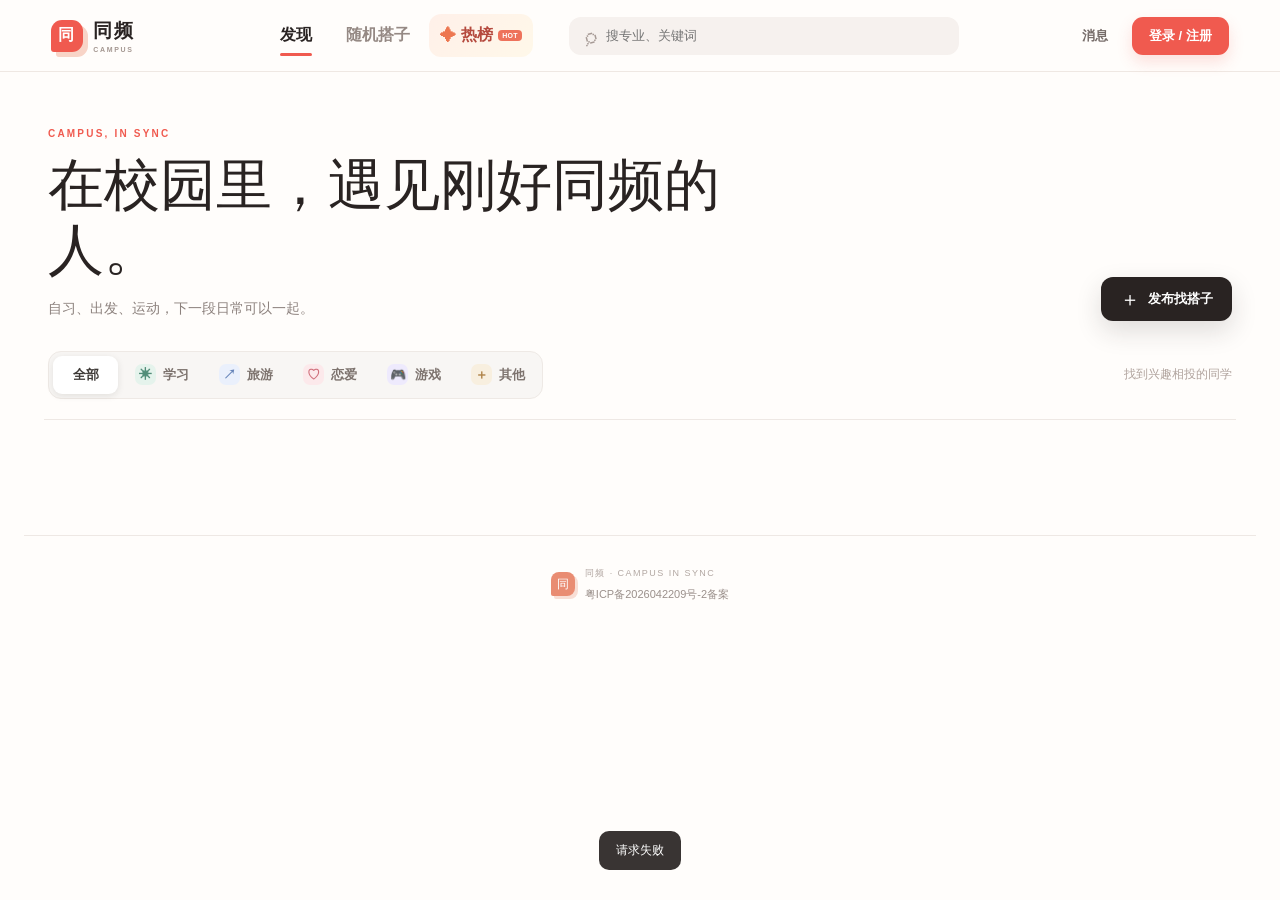
==== commit 8e295376: "热榜功能" ====
--- a/src/main/resources/static/index.html
+++ b/src/main/resources/static/index.html
@@ -2,20 +2,30 @@
 <html lang="zh-CN">
 <head>
   <meta charset="UTF-8" /><meta name="viewport" content="width=device-width, initial-scale=1.0, viewport-fit=cover" /><meta name="theme-color" content="#fffaf8" />
-  <title>同频 OUC · 校内找搭子</title><link rel="stylesheet" href="./css/app.css?v=20261015-1" />
+  <title>同频 OUC · 校内找搭子</title><link rel="stylesheet" href="./css/app.css?v=20261017-rank-game" />
 </head>
 <body>
   <header class="topbar">
     <a class="brand" href="#/feed" aria-label="同频首页"><span class="brand-mark">同</span><span>同频<span class="brand-en">CAMPUS</span></span></a>
-    <nav class="main-nav" aria-label="主导航"><button class="nav-link is-active" data-view="feed">发现</button><button class="nav-link" data-view="draw">随机搭子</button></nav>
+    <nav class="main-nav" aria-label="主导航"><button class="nav-link is-active" data-view="feed" type="button">发现</button><button class="nav-link" data-view="draw" type="button">随机搭子</button><button class="nav-link hot-nav-link" data-view="rank" type="button"><span class="hot-nav-icon" aria-hidden="true">✦</span>热榜<span class="hot-nav-badge">HOT</span></button></nav>
     <label class="search-box"><span aria-hidden="true">⌕</span><input id="searchInput" type="search" placeholder="搜专业、关键词" autocomplete="off" /></label>
     <div class="top-actions"><button class="quiet-action" id="inboxButton" type="button" aria-label="消息">消息 <span class="inbox-dot hidden" id="inboxDot"></span></button><button class="login-button" id="loginButton" type="button">登录 / 注册</button><button class="user-chip hidden" id="userChip" type="button"><span class="mini-avatar" id="userAvatar">同</span><span id="userNameLabel">个人主页</span></button></div>
   </header>
   <main class="shell">
     <section id="feedView" class="feed-view">
       <div class="feed-intro"><div><p class="eyebrow">CAMPUS, IN SYNC</p><h1 id="feedIntroTitle">在校园里，遇见刚好同频的人。</h1><p class="intro-copy" id="feedIntroCopy">自习、出发、运动，下一段日常可以一起。</p></div><button id="openPublish" class="publish-button" type="button"><span>＋</span> 发布找搭子</button></div>
-      <div class="topic-row"><div class="topic-filter-group" role="group" aria-label="搭子类型"><button class="topic-chip is-active" type="button" data-type="" aria-pressed="true">全部</button><button class="topic-chip" type="button" data-type="0" aria-pressed="false"><span aria-hidden="true">✳</span> 学习</button><button class="topic-chip" type="button" data-type="1" aria-pressed="false"><span aria-hidden="true">↗</span> 旅游</button><button class="topic-chip" type="button" data-type="2" aria-pressed="false"><span aria-hidden="true">♡</span> 恋爱</button><button class="topic-chip" type="button" data-type="3" aria-pressed="false"><span aria-hidden="true">＋</span> 其他</button></div><span class="topic-note">找到兴趣相投的同学</span></div>
+      <div class="topic-row"><div class="topic-filter-group" role="group" aria-label="搭子类型"><button class="topic-chip is-active" type="button" data-type="" aria-pressed="true">全部</button><button class="topic-chip" type="button" data-type="0" aria-pressed="false"><span aria-hidden="true">✳</span> 学习</button><button class="topic-chip" type="button" data-type="1" aria-pressed="false"><span aria-hidden="true">↗</span> 旅游</button><button class="topic-chip" type="button" data-type="2" aria-pressed="false"><span aria-hidden="true">♡</span> 恋爱</button><button class="topic-chip game-chip" type="button" data-type="4" aria-pressed="false"><span aria-hidden="true">🎮</span> 游戏</button><button class="topic-chip" type="button" data-type="3" aria-pressed="false"><span aria-hidden="true">＋</span> 其他</button></div><span class="topic-note">找到兴趣相投的同学</span></div>
       <div id="masonry" class="masonry"></div><div id="feedEmpty" class="empty-state hidden"><div class="empty-icon">☁</div><h2>这里还很安静</h2><p>发一条搭子动态，让同频的人看见你。</p></div><div id="feedSentinel" class="sentinel"></div><p id="feedEnd" class="feed-end hidden">今天先逛到这里</p>
+    </section>
+    <section id="rankView" class="rank-view hidden" aria-labelledby="rankHeading">
+      <div class="rank-hero">
+        <div class="rank-hero-copy"><p class="eyebrow">CAMPUS HOT LIST <span class="rank-live"><i></i> 实时热度</span></p><h1 id="rankHeading">校园热榜<span>正在升温</span></h1><p>看看最近大家都在寻找什么样的同频搭子。</p><button id="refreshRank" class="rank-refresh" type="button"><span aria-hidden="true">↻</span> 刷新榜单</button></div>
+        <div class="rank-hero-art" aria-hidden="true"><span class="rank-sun"></span><span class="rank-orbit rank-orbit-a"></span><span class="rank-orbit rank-orbit-b"></span><span class="rank-art-star star-a">✦</span><span class="rank-art-star star-b">✧</span><span class="rank-art-label">TOP<br /><strong>10</strong></span></div>
+      </div>
+      <div class="rank-section-heading"><div><p class="eyebrow">TRENDING ON CAMPUS</p><h2>人气笔记</h2></div><span>热度越高，排名越靠前</span></div>
+      <div id="rankList" class="rank-list" aria-live="polite"></div>
+      <div id="rankLoading" class="rank-loading hidden"><span></span> 正在整理校园热度…</div>
+      <div id="rankEmpty" class="empty-state hidden"><div class="empty-icon">✦</div><h2>热榜还在蓄力</h2><p>等更多同学参与互动，这里就会出现人气笔记。</p></div>
     </section>
     <section id="drawView" class="draw-view hidden"><div class="draw-copy"><p class="eyebrow">A LITTLE SERENDIPITY</p><h1>让缘分，<br />从一次随机开始。</h1><p>正在寻找搭子的同学，等你来认识。</p><button id="drawButton" class="draw-button" type="button"><span class="draw-star">✦</span><span id="drawButtonLabel">抽一位搭子</span><span class="draw-arrow">→</span></button><div class="draw-footnote">每次抽取都会从当前公开的找搭子动态中随机匹配</div></div><div class="draw-stage" id="drawStage"><div class="orbit orbit-one"></div><div class="orbit orbit-two"></div><div class="draw-card" id="drawCard"><div class="draw-card-art" id="drawCardArt"><span class="draw-spark">✳</span></div><div class="draw-card-content"><span class="type-label" id="drawType">等你来抽取</span><h2 id="drawTitle">下一位同频的人</h2><p id="drawDesc">点一下按钮，看看今天会遇见谁。</p><div class="draw-person"><span class="avatar" id="drawAvatar">?</span><span><strong id="drawName">神秘同学</strong><small id="drawMajor">缘分正在路上</small></span><button id="drawChat" class="round-chat" type="button" title="发起聊天" disabled>↗</button></div></div></div><span class="float-note note-a">一起去做点喜欢的事</span><span class="float-note note-b">好巧，你也在找搭子</span></div></section>
     <section id="profileView" class="profile-view hidden"><div class="profile-header"><div class="profile-avatar" id="profileAvatar">同</div><div class="profile-main"><div class="profile-name-row"><h1 id="profileName">个人主页</h1><button class="outline-button" id="editProfile" type="button">编辑资料</button></div><p id="profileMeta" class="profile-meta">填写专业，找到同频的人</p><p id="profileDescription" class="profile-description">还没有自我介绍</p><div class="profile-stats"><button id="showFollowing" type="button"><strong id="followingCount">0</strong>关注</button><button id="showFollowers" type="button"><strong id="followerCount">0</strong>粉丝</button></div></div></div><div class="profile-tabs"><button class="is-active" type="button">我的动态</button><button id="logoutButton" type="button">退出登录</button></div><div id="mySnaps" class="masonry profile-masonry"></div></section>
@@ -23,14 +33,14 @@
   <footer class="site-footer" aria-label="网站备案信息">
     <div class="site-footer-inner"><span class="footer-mark" aria-hidden="true">同</span><div><p class="footer-caption">同频 · CAMPUS IN SYNC</p><span class="icp-record">粤ICP备2026042209号-2备案</span></div></div>
   </footer>
-  <nav class="mobile-nav" aria-label="底部导航"><button class="is-active" data-view="feed"><span>⌂</span>发现</button><button data-view="draw"><span>✧</span>随机搭子</button><button id="mobilePublish"><span>＋</span>发布</button><button id="mobileProfile"><span>◉</span>我的</button></nav>
-  <div id="detailOverlay" class="overlay hidden" role="dialog" aria-modal="true"><button class="overlay-close" id="closeDetail" type="button" aria-label="关闭">×</button><article class="detail-sheet"><div class="detail-photo" id="detailPhoto"><img id="detailImage" alt="搭子动态" /></div><div class="detail-panel"><div class="detail-user"><button class="author-button" id="detailAuthor" type="button"><span class="avatar" id="detailAvatar">同</span><span><strong id="detailName">同学</strong><small id="detailMeta"></small></span></button><button class="follow-button" id="followButton" type="button">＋ 关注</button></div><span class="type-label" id="detailType"></span><p class="detail-desc" id="detailDesc"></p><div class="detail-cta"><button class="message-button" id="detailChat" type="button">↗ 和 TA 聊聊</button><span>从一次招呼开始</span></div><section class="detail-comments"><h3>一起聊聊</h3><ul id="commentList" class="comment-list"></ul><p id="commentEmpty" class="empty-mini">来做第一个打招呼的人吧</p></section><form id="commentForm" class="comment-composer"><span id="commentAuthor" class="comment-author hidden" aria-label="评论账号"></span><input id="commentContent" type="text" maxlength="200" placeholder="留个友好的评论…" required /><button type="submit">发送</button></form></div></article></div>
-  <div id="publishOverlay" class="overlay hidden" role="dialog" aria-modal="true"><button class="overlay-close" id="closePublish" type="button" aria-label="关闭">×</button><form id="publishForm" class="form-sheet"><p class="eyebrow">MAKE A PLAN</p><h2>发布一条找搭子</h2><p class="form-intro">把想做的事写下来，遇见愿意同行的人。</p><label class="cover-picker"><input id="avatarInput" name="avatar" type="file" accept="image/*" /><img id="coverPreview" alt="图片预览" class="hidden" /><span id="coverHint"><b>＋</b> 添加一张照片 <small>选填，图片不超过 4MB</small></span></label><div class="post-type-field"><div class="post-type-heading"><span>搭子类型</span><small>选择你这次想一起做的事</small></div><input id="postType" name="type" type="hidden" value="0" /><div class="post-type-grid" role="group" aria-label="选择搭子类型"><button class="post-type-option is-selected" type="button" data-post-type="0" aria-pressed="true"><span class="post-type-icon study">✳</span><span class="post-type-copy"><strong>学习</strong><small>图书馆一起充电</small></span><span class="post-type-check">✓</span></button><button class="post-type-option" type="button" data-post-type="1" aria-pressed="false"><span class="post-type-icon travel">↗</span><span class="post-type-copy"><strong>旅游</strong><small>周末出发去看看</small></span><span class="post-type-check">✓</span></button><button class="post-type-option" type="button" data-post-type="2" aria-pressed="false"><span class="post-type-icon romance">♡</span><span class="post-type-copy"><strong>恋爱</strong><small>认识一个心动的人</small></span><span class="post-type-check">✓</span></button><button class="post-type-option" type="button" data-post-type="3" aria-pressed="false"><span class="post-type-icon other">＋</span><span class="post-type-copy"><strong>其他</strong><small>运动、吃饭或随便逛逛</small></span><span class="post-type-check">✓</span></button></div></div><label>你想找什么样的搭子？<textarea name="desc" maxlength="500" required placeholder="比如：周三晚图书馆复习，想找一位认真但不内卷的同学…"></textarea></label><small class="char-count"><span id="descCount">0</span> / 500</small><p id="publishError" class="form-error hidden"></p><button class="form-submit" type="submit">发布到广场 <span>→</span></button></form></div>
+  <nav class="mobile-nav" aria-label="底部导航"><button class="is-active" data-view="feed"><span>⌂</span>发现</button><button data-view="draw"><span>✧</span>随机搭子</button><button data-view="rank"><span>✦</span>热榜</button><button id="mobilePublish"><span>＋</span>发布</button><button id="mobileProfile"><span>◉</span>我的</button></nav>
+  <div id="detailOverlay" class="overlay hidden" role="dialog" aria-modal="true"><button class="overlay-close" id="closeDetail" type="button" aria-label="关闭">×</button><article class="detail-sheet"><div class="detail-photo" id="detailPhoto"><img id="detailImage" alt="搭子动态" /></div><div class="detail-panel"><div class="detail-user"><button class="author-button" id="detailAuthor" type="button"><span class="avatar" id="detailAvatar">同</span><span><strong id="detailName">同学</strong><small id="detailMeta"></small></span></button><button class="follow-button" id="followButton" type="button">＋ 关注</button></div><span class="type-label" id="detailType"></span><p class="detail-desc" id="detailDesc"></p><section class="detail-comments"><h3>一起聊聊</h3><ul id="commentList" class="comment-list"></ul><p id="commentEmpty" class="empty-mini">来做第一个打招呼的人吧</p></section><form id="commentForm" class="comment-composer"><span id="commentAuthor" class="comment-author hidden" aria-label="评论账号"></span><input id="commentContent" type="text" maxlength="200" placeholder="留个友好的评论…" required /><button type="submit">发送</button></form></div></article></div>
+  <div id="publishOverlay" class="overlay hidden" role="dialog" aria-modal="true"><button class="overlay-close" id="closePublish" type="button" aria-label="关闭">×</button><form id="publishForm" class="form-sheet"><p class="eyebrow">MAKE A PLAN</p><h2>发布一条找搭子</h2><p class="form-intro">把想做的事写下来，遇见愿意同行的人。</p><label class="cover-picker"><input id="avatarInput" name="avatar" type="file" accept="image/*" /><img id="coverPreview" alt="图片预览" class="hidden" /><span id="coverHint"><b>＋</b> 添加一张照片 <small>选填，图片不超过 4MB</small></span></label><div class="post-type-field"><div class="post-type-heading"><span>搭子类型</span><small>选择你这次想一起做的事</small></div><input id="postType" name="type" type="hidden" value="0" /><div class="post-type-grid" role="group" aria-label="选择搭子类型"><button class="post-type-option is-selected" type="button" data-post-type="0" aria-pressed="true"><span class="post-type-icon study">✳</span><span class="post-type-copy"><strong>学习</strong><small>图书馆一起充电</small></span><span class="post-type-check">✓</span></button><button class="post-type-option" type="button" data-post-type="1" aria-pressed="false"><span class="post-type-icon travel">↗</span><span class="post-type-copy"><strong>旅游</strong><small>周末出发去看看</small></span><span class="post-type-check">✓</span></button><button class="post-type-option" type="button" data-post-type="2" aria-pressed="false"><span class="post-type-icon romance">♡</span><span class="post-type-copy"><strong>恋爱</strong><small>认识一个心动的人</small></span><span class="post-type-check">✓</span></button><button class="post-type-option" type="button" data-post-type="4" aria-pressed="false"><span class="post-type-icon game">🎮</span><span class="post-type-copy"><strong>游戏</strong><small>四缺一，速度上号</small></span><span class="post-type-check">✓</span></button><button class="post-type-option" type="button" data-post-type="3" aria-pressed="false"><span class="post-type-icon other">＋</span><span class="post-type-copy"><strong>其他</strong><small>运动、吃饭或随便逛逛</small></span><span class="post-type-check">✓</span></button></div></div><label>你想找什么样的搭子？<textarea name="desc" maxlength="500" required placeholder="比如：周三晚图书馆复习，想找一位认真但不内卷的同学…"></textarea></label><small class="char-count"><span id="descCount">0</span> / 500</small><p id="publishError" class="form-error hidden"></p><button class="form-submit" type="submit">发布到广场 <span>→</span></button></form></div>
   <div id="profileEditOverlay" class="overlay hidden" role="dialog" aria-modal="true"><button class="overlay-close" id="closeProfileEdit" type="button" aria-label="关闭">×</button><form id="profileEditForm" class="form-sheet profile-edit-sheet"><p class="eyebrow">YOUR PROFILE</p><h2>编辑个人资料</h2><p class="form-intro">让同校的同学更了解你，也更容易找到同频的人。</p><label>昵称<input name="name" type="text" maxlength="64" required placeholder="怎么称呼你" /></label><label>自我介绍<textarea name="description" maxlength="500" placeholder="介绍一下你自己，兴趣、日常或正在寻找的搭子…"></textarea><small class="char-count"><span id="profileDescriptionCount">0</span> / 500</small></label><label>专业<input name="major" type="text" maxlength="128" placeholder="例如：计算机科学与技术" /></label><label>性别<select name="sex"><option value="-1">未设置</option><option value="0">男</option><option value="1">女</option></select></label><p id="profileEditError" class="form-error hidden"></p><button class="form-submit" type="submit">保存资料 <span>✓</span></button></form></div>
   <div id="authOverlay" class="overlay hidden" role="dialog" aria-modal="true"><button class="overlay-close" id="closeAuth" type="button" aria-label="关闭">×</button><section class="auth-sheet"><div class="auth-visual"><span class="auth-mark">同频</span><p>校园很大，<br />幸好我们同频。</p><span class="auth-caption">MAKE FRIENDS, MAKE PLANS</span></div><div class="auth-content"><div class="auth-tabs"><button class="is-active" data-auth="login" type="button">登录</button><button data-auth="register" type="button">注册</button></div><h2 id="authTitle">欢迎回来</h2><p class="auth-subtitle">和同校的你，一起开始新的计划。</p><form id="authForm"><label>账号<input name="loginName" type="text" autocomplete="username" required placeholder="手机号 / 邮箱 / 自定义账号" /></label><label>密码<input name="password" type="password" autocomplete="current-password" required minlength="6" placeholder="至少 6 位" /></label><div id="registerFields" class="hidden"><label>昵称<input name="name" type="text" maxlength="32" placeholder="怎么称呼你" /></label><label>专业<input name="major" type="text" maxlength="128" placeholder="例如：计算机科学与技术" /></label></div><div class="captcha-row"><label>图形验证码<input name="captchaCode" type="text" maxlength="4" required placeholder="输入图片中的字符" /></label><button id="captchaRefresh" class="captcha-image" type="button" title="点击刷新验证码"><img id="captchaImage" alt="点击刷新验证码" /><span id="captchaPlaceholder">加载验证码</span></button></div><p id="authError" class="form-error hidden"></p><button class="form-submit" type="submit" id="authSubmit">登录 <span>→</span></button></form><div class="auth-divider"><span>也可以</span></div><button id="wechatLogin" class="wechat-button" type="button"><span>◉</span> 微信一键登录</button><p class="wechat-hint">微信授权需在微信开放平台配置应用密钥</p></div></section></div>
   <div id="inboxOverlay" class="overlay hidden" role="dialog" aria-modal="true"><button class="overlay-close" id="closeInbox" type="button" aria-label="关闭">×</button><section class="inbox-sheet"><div class="inbox-heading"><div><p class="eyebrow">YOUR MESSAGES</p><h2>收信箱</h2></div><span>和同频的人继续聊聊</span></div><div id="inboxList" class="inbox-list"></div><p id="inboxEmpty" class="empty-mini hidden">还没有聊天，去动态里认识新同学吧</p></section></div>
   <div id="chatOverlay" class="overlay hidden" role="dialog" aria-modal="true"><button class="overlay-close" id="closeChat" type="button" aria-label="关闭">×</button><section class="chat-sheet"><header class="chat-header"><button class="avatar chat-peer-button" id="chatAvatar" type="button" aria-label="打开对方主页">同</button><div><h2 id="chatName">聊天</h2><p>发个友好的招呼吧</p></div></header><div id="chatMessages" class="chat-messages"></div><form id="chatForm" class="chat-composer"><input id="chatInput" type="text" maxlength="1000" placeholder="输入消息…" required /><button type="submit">发送</button></form></section></div>
   <div id="listOverlay" class="overlay hidden" role="dialog" aria-modal="true"><button class="overlay-close" id="closeList" type="button" aria-label="关闭">×</button><section class="list-sheet"><h2 id="listTitle">关注</h2><div id="userList" class="user-list"></div></section></div>
-  <div id="toast" class="toast hidden"></div><script src="./js/oss-image-cache.js?v=20261013-2"></script><script src="./js/api.js?v=20261015-1"></script><script src="./js/app.js?v=20261015-1"></script>
+  <div id="toast" class="toast hidden"></div><script src="./js/oss-image-cache.js?v=20261013-2"></script><script src="./js/api.js?v=20261017-rank-game"></script><script src="./js/app.js?v=20261017-rank-game"></script>
 </body>
 </html>
--- a/src/main/resources/static/css/app.css
+++ b/src/main/resources/static/css/app.css
@@ -9,7 +9,7 @@
 button, input, textarea, select { font: inherit; }
 button { cursor: pointer; }
 .hidden { display: none !important; }
-.topbar { position: sticky; top: 0; z-index: 30; display: grid; grid-template-columns: 190px 190px minmax(220px, 390px) 1fr; align-items: center; gap: 24px; height: 72px; padding: 0 clamp(18px, 4vw, 64px); background: rgba(255,253,251,.9); backdrop-filter: blur(18px); border-bottom: 1px solid rgba(236,228,222,.8); }
+.topbar { position: sticky; top: 0; z-index: 30; display: grid; grid-template-columns: 190px 280px minmax(220px, 390px) 1fr; align-items: center; gap: 24px; height: 72px; padding: 0 clamp(18px, 4vw, 64px); background: rgba(255,253,251,.9); backdrop-filter: blur(18px); border-bottom: 1px solid rgba(236,228,222,.8); }
 .brand { display: inline-flex; align-items: center; gap: 10px; color: var(--ink); font-size: 19px; font-weight: 800; letter-spacing: .08em; text-decoration: none; }
 .brand-mark { display: grid; place-items: center; width: 32px; height: 32px; border-radius: 11px 11px 11px 3px; color: #fff; background: var(--coral); box-shadow: 5px 5px 0 #f8d4c7; font-size: 16px; }
 .brand-en { display: block; margin-top: 2px; color: #a49791; font-size: 7px; letter-spacing: .24em; font-weight: 600; }
@@ -84,7 +84,12 @@
 .post-type-icon.study { color: #528d78; background: #e5f3ec; }.post-type-icon.travel { color: #6785b9; background: #eaf0fc; }.post-type-icon.romance { color: #d77777; background: #fce9eb; }.post-type-icon.other { color: #b38348; background: #f8efdf; }
 .post-type-copy { display: grid; gap: 4px; min-width: 0; }.post-type-copy strong { font-size: 12px; }.post-type-copy small { overflow: hidden; color: #a39792; font-size: 9px; text-overflow: ellipsis; white-space: nowrap; }
 .post-type-check { display: grid; place-items: center; width: 17px; height: 17px; flex: 0 0 auto; margin-left: auto; border: 1px solid #e6dad4; border-radius: 50%; color: transparent; background: #fff; font-size: 10px; transition: .18s; }.post-type-option.is-selected .post-type-check { border-color: var(--coral); color: #fff; background: var(--coral); }
-.overlay { position: fixed; inset: 0; z-index: 50; display: grid; place-items: center; padding: 24px; background: rgba(42,28,23,.57); backdrop-filter: blur(7px); animation: fadeIn .2s both; }.overlay-close { position: fixed; top: 20px; right: 25px; z-index: 3; width: 38px; height: 38px; border: 1px solid rgba(255,255,255,.3); border-radius: 50%; color: #fff; background: rgba(255,255,255,.1); font-size: 26px; line-height: 1; }.detail-sheet { display: grid; grid-template-columns: 1.05fr .95fr; width: min(960px, 100%); height: min(690px, 90vh); overflow: hidden; border-radius: 22px; background: #fff; box-shadow: var(--shadow); animation: sheetIn .3s both; }.detail-photo { display: grid; place-items: center; overflow: hidden; background: #f6ded4; }.detail-photo img { width: 100%; height: 100%; object-fit: cover; }.detail-photo.empty-image { background: #fae3d7; }.detail-panel { display: flex; flex-direction: column; min-width: 0; padding: 25px; }.detail-user { display: flex; align-items: center; justify-content: space-between; }.author-button { display: flex; align-items: center; gap: 10px; padding: 0; border: 0; color: var(--ink); background: transparent; text-align: left; }.author-button .avatar { width: 38px; height: 38px; font-size: 13px; }.author-button strong, .author-button small { display: block; }.author-button strong { font-size: 14px; }.author-button small { margin-top: 4px; color: var(--muted); font-size: 11px; }.follow-button { padding: 7px 11px; border: 1px solid #edb2a6; border-radius: 8px; color: var(--coral); background: #fff; font-size: 11px; }.follow-button.is-following { color: #fff; background: var(--coral); }.detail-panel > .type-label { align-self: flex-start; margin-top: 28px; }.detail-desc { margin: 14px 0; color: #514744; font-size: 16px; line-height: 1.75; white-space: pre-wrap; }.detail-cta { display: flex; align-items: center; gap: 12px; padding-bottom: 20px; border-bottom: 1px solid var(--line); }.message-button { padding: 10px 14px; border: 0; border-radius: 9px; color: #fff; background: var(--ink); font-size: 12px; }.detail-cta span { color: #b1a39d; font-size: 10px; }.detail-comments { flex: 1; min-height: 0; overflow: auto; padding-top: 17px; }.detail-comments h3 { margin-bottom: 9px; font-size: 13px; }.comment-list { list-style: none; margin: 0; padding: 0; }.comment-item { padding: 8px 0; border-bottom: 1px solid #f6f1ef; font-size: 12px; }.comment-item strong { color: #75635c; }.comment-item p { margin: 4px 0 0; color: #443b38; line-height: 1.5; }.empty-mini { color: #b8aaa4; font-size: 12px; }.comment-composer { display: grid; grid-template-columns: 78px 1fr auto; gap: 7px; padding-top: 15px; }.comment-composer input, .chat-composer input, .form-sheet input, .form-sheet select, .form-sheet textarea, .auth-content input { width: 100%; min-width: 0; padding: 10px 11px; border: 1px solid #ede5e1; border-radius: 9px; outline: 0; color: var(--ink); background: #fff; font-size: 12px; }.comment-composer button, .chat-composer button { padding: 0 12px; border: 0; border-radius: 9px; color: #fff; background: var(--coral); font-size: 12px; }
+.overlay { position: fixed; inset: 0; z-index: 50; display: grid; place-items: center; padding: 24px; background: rgba(42,28,23,.57); backdrop-filter: blur(7px); animation: fadeIn .2s both; }
+.overlay-close { position: fixed; top: 20px; right: 25px; z-index: 3; width: 38px; height: 38px; border: 1px solid rgba(255,255,255,.3); border-radius: 50%; color: #fff; background: rgba(255,255,255,.1); font-size: 26px; line-height: 1; }
+.detail-sheet { display: grid; grid-template-columns: 1.05fr .95fr; width: min(960px, 100%); height: min(690px, 90vh); overflow: hidden; border-radius: 22px; background: #fff; box-shadow: var(--shadow); animation: sheetIn .3s both; }
+.detail-photo { display: grid; place-items: center; overflow: hidden; background: #f6ded4; }.detail-photo img { width: 100%; height: 100%; object-fit: cover; }.detail-photo.empty-image { background: #fae3d7; }
+.detail-panel { display: flex; flex-direction: column; min-width: 0; padding: 25px; }.detail-user { display: flex; align-items: center; justify-content: space-between; }.author-button { display: flex; align-items: center; gap: 10px; padding: 0; border: 0; color: var(--ink); background: transparent; text-align: left; }.author-button .avatar { width: 38px; height: 38px; font-size: 13px; }.author-button strong, .author-button small { display: block; }.author-button strong { font-size: 14px; }.author-button small { margin-top: 4px; color: var(--muted); font-size: 11px; }.follow-button { padding: 7px 11px; border: 1px solid #edb2a6; border-radius: 8px; color: var(--coral); background: #fff; font-size: 11px; }.follow-button.is-following { color: #fff; background: var(--coral); }.detail-panel > .type-label { align-self: flex-start; margin-top: 28px; }.detail-desc { margin: 14px 0; color: #514744; font-size: 16px; line-height: 1.75; white-space: pre-wrap; }.detail-comments { flex: 1; min-height: 0; overflow: auto; padding-top: 17px; }.detail-comments h3 { margin-bottom: 9px; font-size: 13px; }.comment-list { list-style: none; margin: 0; padding: 0; }.comment-item { display: flex; align-items: flex-start; gap: 9px; padding: 9px 0; border-bottom: 1px solid #f6f1ef; font-size: 12px; }.comment-avatar-button { flex: 0 0 auto; padding: 0; border: 0; border-radius: 50%; background: transparent; }.comment-avatar-button .avatar { width: 28px; height: 28px; font-size: 11px; transition: transform .18s, box-shadow .18s; }.comment-avatar-button:hover .avatar { transform: translateY(-1px); box-shadow: 0 4px 10px rgba(93,52,37,.16); }.comment-avatar-button:disabled { cursor: default; opacity: .65; }.comment-copy { min-width: 0; flex: 1; }.comment-item strong { color: #75635c; }.comment-item p { margin: 4px 0 0; color: #443b38; line-height: 1.5; white-space: pre-wrap; }.empty-mini { color: #b8aaa4; font-size: 12px; }
+.comment-composer { display: grid; grid-template-columns: auto minmax(0, 1fr) auto; gap: 7px; padding-top: 15px; }.comment-composer input, .chat-composer input, .form-sheet input, .form-sheet select, .form-sheet textarea, .auth-content input { width: 100%; min-width: 0; padding: 10px 11px; border: 1px solid #ede5e1; border-radius: 9px; outline: 0; color: var(--ink); background: #fff; font-size: 12px; }.comment-composer button, .chat-composer button { padding: 0 12px; border: 0; border-radius: 9px; color: #fff; background: var(--coral); font-size: 12px; }
 .form-sheet, .list-sheet, .inbox-sheet { width: min(460px, 100%); max-height: 90vh; overflow: auto; padding: 31px; border-radius: 22px; background: #fffdfb; box-shadow: var(--shadow); }.form-sheet h2, .inbox-sheet h2 { margin: 0; font-family: Georgia, serif; font-size: 30px; font-weight: 500; }.form-intro { margin: 9px 0 22px; color: var(--muted); font-size: 12px; }.form-sheet label, .auth-content label { display: block; margin: 13px 0; color: #7e716c; font-size: 11px; font-weight: 700; }.form-sheet textarea { min-height: 130px; resize: vertical; line-height: 1.6; }.form-sheet select { background: #fff; }.cover-picker { display: grid !important; place-items: center; min-height: 130px; margin: 0 0 22px !important; overflow: hidden; border: 1px dashed #e7b7aa; border-radius: 14px; color: #bd7566 !important; background: var(--coral-soft); cursor: pointer; }.cover-picker input { display: none; }.cover-picker span { display: grid; place-items: center; gap: 6px; font-size: 12px; }.cover-picker b { font-size: 23px; font-weight: 300; }.cover-picker small { color: #bd9a91; font-size: 10px; font-weight: 400; }.cover-picker img { width: 100%; height: 180px; object-fit: cover; }.char-count { display: block; margin-top: -7px; color: #b8aaa4; text-align: right; font-size: 10px; }.form-submit { display: flex; align-items: center; justify-content: space-between; width: 100%; margin-top: 14px; padding: 13px 15px; border: 0; border-radius: 10px; color: #fff; background: var(--coral); font-size: 13px; font-weight: 700; }.form-submit span { font-size: 20px; }.form-error { margin: 11px 0 0; color: #c7443c; font-size: 11px; }.auth-sheet { display: grid; grid-template-columns: .8fr 1.2fr; width: min(730px, 100%); overflow: hidden; border-radius: 22px; background: #fffdfb; box-shadow: var(--shadow); animation: sheetIn .3s both; }.auth-visual { display: flex; flex-direction: column; justify-content: space-between; min-height: 530px; padding: 36px 31px; color: #fff; background: #d97c69; }.auth-mark { font-family: Georgia, serif; font-size: 24px; letter-spacing: .1em; }.auth-visual p { margin: auto 0; font-family: Georgia, serif; font-size: 30px; line-height: 1.25; }.auth-caption { font-size: 8px; letter-spacing: .2em; opacity: .75; }.auth-content { padding: 36px 40px; }.auth-tabs { display: flex; gap: 18px; margin-bottom: 29px; }.auth-tabs button { padding: 0 0 9px; border: 0; color: #b6a9a3; background: transparent; font-size: 14px; font-weight: 700; }.auth-tabs button.is-active { color: var(--ink); border-bottom: 2px solid var(--coral); }.auth-content h2 { margin: 0 0 8px; font-family: Georgia, serif; font-size: 29px; font-weight: 500; }.auth-subtitle { margin-bottom: 21px; color: var(--muted); font-size: 11px; }.captcha-row { display: grid; grid-template-columns: 1fr 116px; align-items: end; gap: 9px; }.captcha-row label { margin-bottom: 0; }.captcha-image { display: grid; place-items: center; height: 40px; overflow: hidden; padding: 0; border: 1px solid #eee3de; border-radius: 9px; color: #af9990; background: #fff8f4; cursor: pointer; }.captcha-image img { width: 100%; height: 100%; object-fit: cover; }.captcha-image span { font-size: 10px; }.auth-divider { display: flex; align-items: center; gap: 8px; margin: 19px 0 11px; color: #b8aaa4; font-size: 10px; }.auth-divider::before, .auth-divider::after { flex: 1; height: 1px; background: var(--line); content: ""; }.wechat-button { width: 100%; padding: 11px; border: 1px solid #b9dccd; border-radius: 10px; color: #4a9c7b; background: #f0fbf5; font-size: 12px; font-weight: 700; }.wechat-button span { margin-right: 5px; font-size: 17px; }.wechat-hint { margin: 11px 0 0; color: #baaaa4; text-align: center; font-size: 10px; }.chat-sheet { display: flex; flex-direction: column; width: min(440px, 100%); height: min(620px, 85vh); overflow: hidden; border-radius: 20px; background: #fffdfb; box-shadow: var(--shadow); }.chat-header { display: flex; align-items: center; gap: 11px; padding: 19px; border-bottom: 1px solid var(--line); }.chat-header .avatar { width: 38px; height: 38px; }.chat-header h2 { margin: 0; font-size: 15px; }.chat-header p { margin: 4px 0 0; color: var(--muted); font-size: 10px; }.chat-peer-button { padding: 0; border: 0; cursor: pointer; }.chat-messages { flex: 1; overflow: auto; padding: 18px; background: #fffaf7; }.message-bubble { max-width: 78%; margin: 0 0 10px; padding: 9px 11px; border-radius: 12px 12px 12px 3px; color: #574946; background: #fff; font-size: 12px; line-height: 1.5; box-shadow: 0 3px 8px rgba(80,47,33,.05); }.message-bubble.mine { margin-left: auto; border-radius: 12px 12px 3px 12px; color: #fff; background: var(--coral); }.chat-composer { display: grid; grid-template-columns: 1fr auto; gap: 7px; padding: 13px; border-top: 1px solid var(--line); }.chat-composer button { padding: 0 15px; }.inbox-heading { display: flex; align-items: flex-end; justify-content: space-between; gap: 16px; margin-bottom: 20px; }.inbox-heading h2 { font-size: 28px; }.inbox-heading > span { color: var(--muted); font-size: 10px; }.inbox-list { display: grid; gap: 5px; }.inbox-item { display: flex; align-items: center; gap: 11px; width: 100%; padding: 12px 8px; border: 0; border-bottom: 1px solid #f2e9e5; color: var(--ink); background: transparent; text-align: left; cursor: pointer; }.inbox-item:hover { background: #fff6f2; }.inbox-avatar { width: 40px; height: 40px; flex: 0 0 auto; }.inbox-item-copy { min-width: 0; flex: 1; }.inbox-item-copy strong, .inbox-item-copy small { display: block; overflow: hidden; text-overflow: ellipsis; white-space: nowrap; }.inbox-item-copy strong { font-size: 13px; }.inbox-item-copy small { margin-top: 5px; color: var(--muted); font-size: 11px; }.inbox-item-meta { color: var(--coral); font-size: 10px; }
 .mobile-nav { display: none; }.toast { position: fixed; right: 50%; bottom: 30px; z-index: 100; padding: 11px 17px; border-radius: 10px; color: #fff; background: rgba(41,35,34,.92); font-size: 12px; transform: translateX(50%); animation: toastIn .25s both; }
 @keyframes sheetIn { from { opacity: 0; transform: translateY(14px) scale(.98); } to { opacity: 1; transform: none; } } @keyframes fadeIn { from { opacity: 0; } to { opacity: 1; } } @keyframes toastIn { from { opacity: 0; transform: translate(50%, 10px); } to { opacity: 1; transform: translate(50%, 0); } }
@@ -97,3 +102,76 @@
 .comment-composer { grid-template-columns: minmax(0, 1fr) auto; }
 .comment-composer.has-comment-author { grid-template-columns: auto minmax(0, 1fr) auto; }
 @media (max-width: 720px) { .comment-composer { grid-template-columns: minmax(0, 1fr) auto; } .comment-composer.has-comment-author { grid-template-columns: auto minmax(0, 1fr) auto; } }
+
+.hot-nav-link { display: inline-flex; align-items: center; gap: 5px; padding: 9px 11px; border-radius: 12px; color: #b54a3e; background: linear-gradient(135deg, #fff0e9, #fff8e9); transition: transform .2s, box-shadow .2s, background .2s; }
+.hot-nav-link:hover { transform: translateY(-2px); box-shadow: 0 7px 17px rgba(226, 119, 80, .16); }
+.hot-nav-link.is-active { color: #a83d35; background: linear-gradient(135deg, #ffe4d9, #fff0cf); }
+.hot-nav-link.is-active::after { right: 11px; bottom: 2px; left: 11px; height: 2px; }
+.hot-nav-icon { color: #ed7751; animation: hotSpark 2.2s ease-in-out infinite; }
+.hot-nav-badge { padding: 2px 4px; border-radius: 4px; color: #fff; background: #ee725b; font-size: 7px; font-weight: 800; letter-spacing: .04em; }
+@keyframes hotSpark { 0%, 100% { transform: rotate(-8deg) scale(1); } 50% { transform: rotate(10deg) scale(1.2); } }
+#feedView[data-active-type="4"] .feed-intro .eyebrow { color: #7660bc; }
+.game-chip span { color: #7563b4; background: #eeeafd; }
+.post-type-icon.game { color: #7563b4; background: #eeeafd; }
+
+.rank-view { padding: 1px 0 32px; }
+.rank-hero { position: relative; display: grid; grid-template-columns: minmax(0, 1fr) 310px; align-items: center; min-height: 292px; margin: 48px 0 39px; padding: 39px 50px; overflow: hidden; border: 1px solid #f3e1d5; border-radius: 27px; background: linear-gradient(116deg, #fff1e9 0%, #fff8ea 54%, #f8f0ff 100%); box-shadow: 0 14px 40px rgba(117, 74, 55, .07); }
+.rank-hero::before, .rank-hero::after { position: absolute; border: 1px solid rgba(231, 158, 123, .22); border-radius: 50%; content: ""; pointer-events: none; }
+.rank-hero::before { width: 480px; height: 480px; top: -315px; left: 37%; }
+.rank-hero::after { width: 180px; height: 180px; bottom: -128px; left: 52%; }
+.rank-hero-copy { position: relative; z-index: 1; }
+.rank-hero-copy > .eyebrow { display: flex; align-items: center; gap: 11px; color: #c66b54; }
+.rank-live { display: inline-flex; align-items: center; gap: 5px; padding: 5px 8px; border: 1px solid rgba(219, 138, 111, .25); border-radius: 20px; color: #98746a; background: rgba(255,255,255,.52); font-size: 9px; letter-spacing: 0; }
+.rank-live i { width: 6px; height: 6px; border-radius: 50%; background: #67b98f; box-shadow: 0 0 0 3px rgba(103,185,143,.14); animation: livePulse 1.8s infinite; }
+.rank-hero h1 { margin: 15px 0 11px; font-family: Georgia, "Songti SC", serif; font-size: clamp(37px, 5vw, 58px); font-weight: 500; letter-spacing: .02em; line-height: 1.1; }
+.rank-hero h1 span { display: block; margin-top: 3px; color: #dd735a; }
+.rank-hero-copy > p:not(.eyebrow) { margin: 0; color: #8e7970; font-size: 13px; }
+.rank-refresh { display: inline-flex; align-items: center; gap: 6px; margin-top: 23px; padding: 9px 13px; border: 1px solid rgba(211, 133, 105, .34); border-radius: 10px; color: #aa5b49; background: rgba(255,255,255,.7); font-size: 11px; font-weight: 700; transition: transform .2s, background .2s; }
+.rank-refresh:hover { transform: translateY(-2px); background: #fff; }
+.rank-refresh span { font-size: 16px; }
+.rank-hero-art { position: relative; justify-self: center; width: 245px; height: 220px; }
+.rank-sun { position: absolute; top: 29px; left: 48px; width: 142px; height: 142px; border-radius: 50%; background: radial-gradient(circle at 35% 32%, #ffe9ae, #ffc89d 58%, #f29b85); box-shadow: 0 20px 46px rgba(226, 139, 103, .24); animation: sunFloat 4s ease-in-out infinite; }
+.rank-orbit { position: absolute; top: 22px; left: 12px; width: 220px; height: 158px; border: 1px solid rgba(207, 133, 111, .35); border-radius: 50%; transform: rotate(-24deg); }
+.rank-orbit-b { top: 45px; left: -2px; width: 250px; height: 115px; transform: rotate(31deg); }
+.rank-art-star { position: absolute; z-index: 1; color: #ce795a; text-shadow: 0 3px 12px rgba(217, 124, 91, .3); animation: hotSpark 2.5s ease-in-out infinite; }
+.rank-art-star.star-a { top: 22px; right: 34px; font-size: 24px; }
+.rank-art-star.star-b { bottom: 29px; left: 23px; color: #977cc3; font-size: 27px; animation-delay: .7s; }
+.rank-art-label { position: absolute; z-index: 2; top: 79px; left: 87px; color: #fffaf4; font-size: 11px; font-weight: 800; line-height: 1.1; letter-spacing: .18em; text-align: center; text-shadow: 0 2px 9px rgba(157, 89, 64, .24); transform: rotate(-8deg); }
+.rank-art-label strong { font-family: Georgia, serif; font-size: 34px; letter-spacing: -.05em; }
+.rank-section-heading { display: flex; align-items: end; justify-content: space-between; gap: 16px; margin: 0 4px 16px; }
+.rank-section-heading .eyebrow { margin-bottom: 6px; color: #ba8c79; }
+.rank-section-heading h2 { margin: 0; font-family: Georgia, "Songti SC", serif; font-size: 27px; font-weight: 500; }
+.rank-section-heading > span { padding-bottom: 4px; color: #aa9a93; font-size: 11px; }
+.rank-list { display: grid; gap: 11px; }
+.rank-entry { position: relative; display: grid; grid-template-columns: 48px 82px minmax(0, 1fr) 102px 14px; align-items: center; gap: 17px; min-height: 124px; padding: 14px 20px; overflow: hidden; border: 1px solid #f0e9e4; border-radius: 18px; background: #fff; box-shadow: 0 5px 20px rgba(69,38,26,.035); cursor: pointer; animation: rankIn .45s both; transition: transform .22s, box-shadow .22s, border-color .22s; }
+.rank-entry:hover { z-index: 1; transform: translateY(-3px); border-color: #eed0c4; box-shadow: 0 12px 26px rgba(105,61,42,.09); }
+.rank-entry-1 { border-color: #f1dfbd; background: linear-gradient(100deg, #fff9eb, #fff 50%); }
+.rank-entry-2 { background: linear-gradient(100deg, #f9f7ff, #fff 48%); }
+.rank-entry-3 { background: linear-gradient(100deg, #fff5ef, #fff 48%); }
+.rank-position { position: relative; display: grid; justify-items: center; gap: 2px; color: #8d8580; }
+.rank-position > span { font-family: Georgia, serif; font-size: 24px; font-weight: 700; line-height: 1; }
+.rank-entry-1 .rank-position { color: #cb8d34; }.rank-entry-2 .rank-position { color: #8e86ae; }.rank-entry-3 .rank-position { color: #bf8061; }
+.rank-position i { font-size: 13px; font-style: normal; }
+.rank-cover { display: grid; place-items: center; width: 82px; height: 88px; overflow: hidden; border-radius: 12px; background: #fae7df; }
+.rank-cover img { width: 100%; height: 100%; object-fit: cover; transition: transform .35s; }.rank-entry:hover .rank-cover img { transform: scale(1.06); }
+.rank-cover-empty { color: rgba(132, 83, 66, .68); background: linear-gradient(145deg, #f9ded1, #faeee1); font-size: 26px; }
+.rank-entry-2 .rank-cover-empty { background: linear-gradient(145deg, #e9e5fa, #f5f0ff); color: #897eb7; }.rank-entry-3 .rank-cover-empty { background: linear-gradient(145deg, #f5e4d8, #fff0df); }
+.rank-entry-copy { min-width: 0; }
+.rank-entry-meta { display: flex; align-items: center; gap: 8px; margin-bottom: 7px; }
+.rank-type { padding: 4px 7px; border-radius: 6px; color: #98624f; background: #fff1e9; font-size: 9px; font-weight: 700; }
+.rank-community { color: #b4a6a0; font-size: 9px; }
+.rank-entry-copy h3 { display: -webkit-box; overflow: hidden; margin: 0 0 9px; color: #403633; font-size: 14px; font-weight: 650; line-height: 1.5; text-overflow: ellipsis; -webkit-box-orient: vertical; -webkit-line-clamp: 2; }
+.rank-author { display: flex; align-items: center; gap: 7px; color: #897d77; font-size: 10px; }
+.rank-author .avatar { width: 22px; height: 22px; font-size: 9px; }.rank-author strong, .rank-author small { display: block; }.rank-author strong { color: #625650; font-size: 10px; }.rank-author small { margin-top: 2px; color: #b0a29b; font-size: 9px; }
+.rank-score { display: grid; justify-items: end; gap: 3px; color: #a79a94; }
+.rank-score strong { color: #d46c52; font-family: Georgia, serif; font-size: 21px; line-height: 1; }.rank-score small { font-size: 9px; }
+.rank-meter { display: block; width: 83px; height: 4px; margin-top: 4px; overflow: hidden; border-radius: 4px; background: #f4eae4; }.rank-meter i { display: block; height: 100%; border-radius: inherit; background: linear-gradient(90deg, #f2a56d, #e66b58); }
+.rank-entry-arrow { color: #c2b3ab; font-size: 17px; transition: transform .2s, color .2s; }.rank-entry:hover .rank-entry-arrow { transform: translate(2px,-2px); color: var(--coral); }
+.rank-loading { display: flex; align-items: center; justify-content: center; gap: 9px; padding: 28px 0; color: #aa9790; font-size: 12px; }
+.rank-loading span { width: 16px; height: 16px; border: 2px solid #f1dcd3; border-top-color: #df8065; border-radius: 50%; animation: rankSpin .8s linear infinite; }
+@keyframes rankSpin { to { transform: rotate(360deg); } }
+@keyframes rankIn { from { opacity: 0; transform: translateY(12px); } to { opacity: 1; transform: translateY(0); } }
+@keyframes sunFloat { 0%, 100% { transform: translateY(0) scale(1); } 50% { transform: translateY(-5px) scale(1.02); } }
+@keyframes livePulse { 0%, 100% { box-shadow: 0 0 0 3px rgba(103,185,143,.14); } 50% { box-shadow: 0 0 0 6px rgba(103,185,143,.05); } }
+@media (min-width: 721px) and (max-width: 1050px) { .topbar { grid-template-columns: 165px auto minmax(140px,1fr) auto; gap: 10px; }.main-nav { gap: 0; }.nav-link { padding-right: 9px; padding-left: 9px; }.hot-nav-badge { display: none; }.rank-hero { grid-template-columns: minmax(0,1fr) 250px; padding-right: 34px; padding-left: 38px; }.rank-hero-art { transform: scale(.9); } }
+@media (max-width: 720px) { .rank-view { padding-bottom: 0; }.rank-hero { grid-template-columns: minmax(0,1fr) 95px; min-height: 222px; margin: 28px 0 29px; padding: 24px 17px; border-radius: 19px; }.rank-hero::before { left: 4%; }.rank-hero-copy > .eyebrow { flex-wrap: wrap; gap: 7px; font-size: 8px; }.rank-live { padding: 4px 6px; font-size: 8px; }.rank-hero h1 { margin: 12px 0 8px; font-size: 34px; }.rank-hero-copy > p:not(.eyebrow) { max-width: 250px; font-size: 10px; line-height: 1.6; }.rank-refresh { margin-top: 14px; padding: 7px 10px; font-size: 10px; }.rank-hero-art { width: 105px; height: 150px; margin-left: -24px; transform: scale(.65); transform-origin: center; }.rank-section-heading { margin: 0 2px 12px; }.rank-section-heading h2 { font-size: 23px; }.rank-section-heading > span { font-size: 9px; }.rank-list { gap: 8px; }.rank-entry { grid-template-columns: 30px 58px minmax(0,1fr) 12px; grid-template-rows: auto auto; gap: 5px 10px; min-height: 98px; padding: 10px; border-radius: 14px; }.rank-position { grid-column: 1; grid-row: 1 / span 2; align-self: start; padding-top: 8px; }.rank-position > span { font-size: 19px; }.rank-position i { font-size: 10px; }.rank-cover { grid-column: 2; grid-row: 1 / span 2; width: 58px; height: 70px; border-radius: 9px; }.rank-entry-copy { grid-column: 3; grid-row: 1; align-self: end; }.rank-entry-meta { gap: 5px; margin-bottom: 4px; }.rank-type { padding: 3px 5px; font-size: 8px; }.rank-community { font-size: 8px; }.rank-entry-copy h3 { margin-bottom: 5px; font-size: 11px; line-height: 1.4; -webkit-line-clamp: 2; }.rank-author { gap: 5px; font-size: 9px; }.rank-author .avatar { width: 18px; height: 18px; font-size: 8px; }.rank-author strong { font-size: 9px; }.rank-author small { display: none; }.rank-score { grid-column: 3; grid-row: 2; display: flex; justify-self: start; align-items: baseline; gap: 4px; }.rank-score strong { font-size: 15px; }.rank-score small { font-size: 8px; }.rank-meter { display: none; }.rank-entry-arrow { grid-column: 4; grid-row: 1 / span 2; justify-self: center; font-size: 14px; }.mobile-nav { grid-template-columns: repeat(5,1fr); }.game-chip { min-width: 65px; } }
